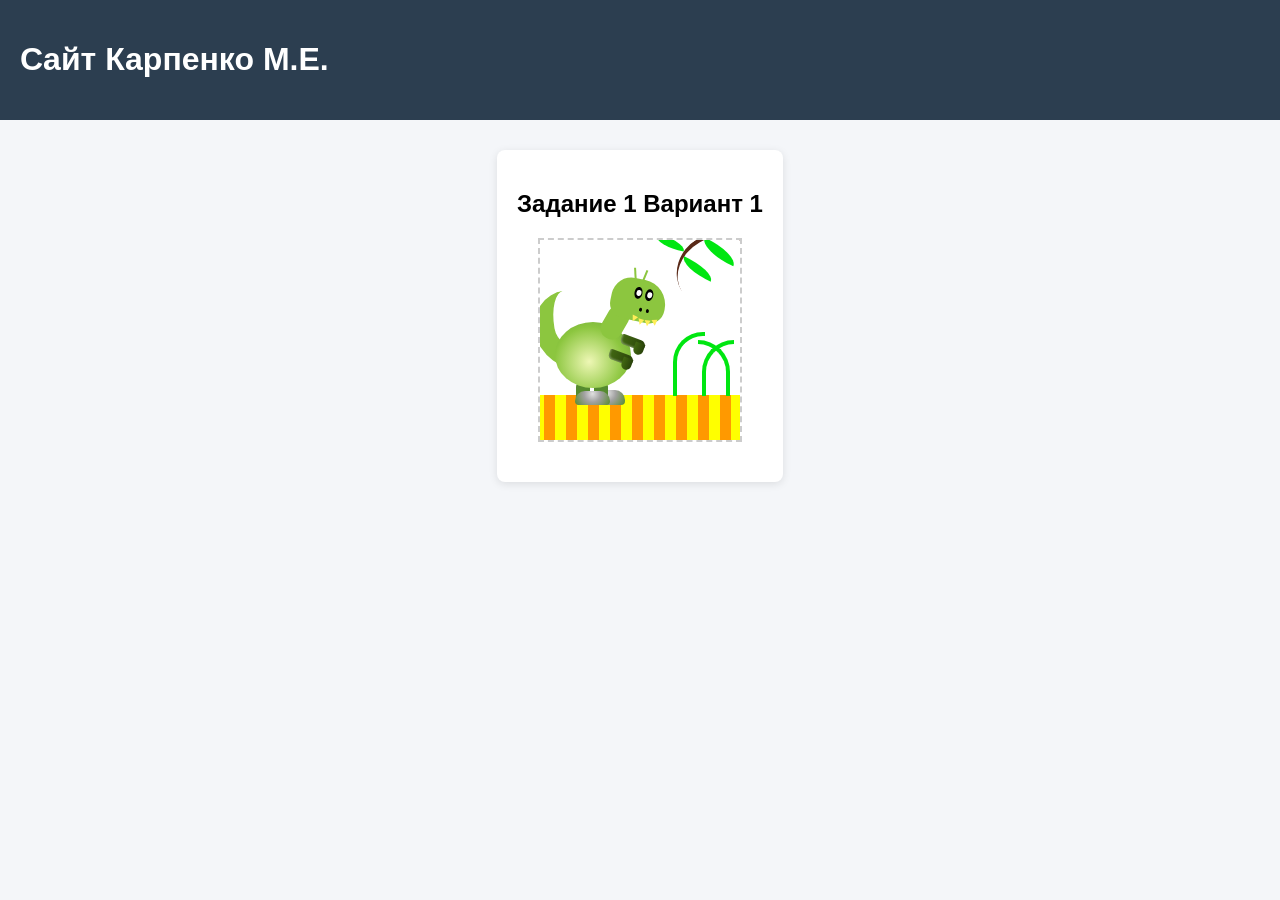
==== tasks.html @ 9c89fbfa "Initial commit: add base site" ====
<!DOCTYPE html>
<html lang="ru">
<head>
    <meta charset="UTF-8">
    <title>Мой Блог - Задания</title>
    <link rel="stylesheet" href="css/style.css">
    <link rel="stylesheet" href="css/pic.css">
    <style>
        body {
            font-family: Arial, sans-serif;
            margin: 0;
            padding: 0;
            background-color: #f4f6f9;
        }
        header {
            background-color: #2c3e50;
            color: white;
            padding: 20px;
            text-align: center;
        }
        .content {
            max-width: 800px;
            margin: 30px auto;
            padding: 20px;
            background-color: white;
            border-radius: 8px;
            box-shadow: 0 2px 8px rgba(0,0,0,0.1);
            text-align: center;
        }
    </style>
</head>
<body>

    <header>
        <h1>Cайт Карпенко М.Е.</h1>
    </header>

    <!-- Часть Content -->
    <div class="content">
        <h2>Задание 1 Вариант 1</h2>

        <div class="canvas-200">
            <!-- Почва -->
            <div class="ground"></div>

            <!-- Трава -->
            <div class="grass grass-1"></div>
            <div class="grass grass-2"></div>
            <div class="grass grass-3"></div>	

            <!-- Ветка с листьями вверху -->
            <div class="branch-wrap">
                <div class="branch"></div>
                <div class="leaf leaf-1"></div>
                <div class="leaf leaf-2"></div>
                <div class="leaf leaf-3"></div>
            </div>

            <!-- Динозавр -->
            <div class="dino">
                <!-- Хвост -->
                <div class="tail"></div>

                <!-- Задняя нога-->
                <div class="leg leg-back"></div>
                <div class="foot foot-front"></div>

                <!-- Передняя нога-->
                <div class="leg leg-front"></div>
                <div class="foot foot-back"></div>

                <!-- Туловище -->
                <div class="body"></div>

                <!-- Лапы -->
                <div class="arm arm-back"></div>
                <div class="arm arm-front"></div>

                <!-- Шея и голова -->
                <div class="neck"></div>
                <div class="head">
                    <div class="antenna antenna-left"></div>
                    <div class="antenna antenna-right"></div>
                    <div class="eye eye-left"><div class="pupil"></div></div>
                    <div class="eye eye-right"><div class="pupil"></div></div>
                    <div class="nostril nostril-left"></div>
                    <div class="nostril nostril-right"></div>
                    <div class="teeth">
                        <span class="tooth"></span>
                        <span class="tooth"></span>
                        <span class="tooth"></span>
                        <span class="tooth"></span>
                    </div>
                </div>
            </div>
        </div>
    </div>

</body>
</html>
---- css/style.css ----
/* Базовые настройки */
body {
    font-family: Arial, sans-serif;
    margin: 0;
    padding: 0;
    background-color: #f4f6f9;
    display: flex;
    flex-direction: column;
    min-height: 100vh;
}

/* Шапка*/
header {
    background-color: #2c3e50;
    color: white;
    padding: 15px 30px;
    display: flex;
    align-items: center;
    gap: 20px;
}

/* Логотип */
.logo {
    width: 50px;
    height: 50px;
    background: linear-gradient(135deg, #b8b800, #1f1f00);
    border-radius: 12px;
    position: relative;
    transform: rotate(45deg);
}
.logo::after {
    content: '';
    position: absolute;
    top: 15px; left: 15px;
    width: 20px; height: 20px;
    background-color: #2c3e50;
    border-radius: 50%;
}

/* Навигационное меню */
nav {
    background-color: #34495e;
    padding: 15px;
    text-align: center;
}
nav a {
    color: white;
    text-decoration: none;
    margin: 0 20px;
    font-size: 18px;
}
nav a:hover {
    text-decoration: underline;
}

/* Центральная часть контента */
main {
    flex: 1; /* Чтобы подвал всегда был внизу */
    max-width: 1000px;
    margin: 30px auto;
    padding: 30px;
    background-color: white;
    border-radius: 8px;
    box-shadow: 0 2px 8px rgba(0,0,0,0.1);
}

/* Классы для обтекания картинок текстом */
.img-left {
    float: left;
    margin: 0 20px 15px 0;
    max-width: 300px;
    border-radius: 6px;
}
.img-right {
    float: right;
    margin: 0 0 15px 20px;
    max-width: 300px;
    border-radius: 6px;
}

/* Подвал */
footer {
    background-color: #2c3e50;
    color: white;
    text-align: center;
    padding: 20px;
    margin-top: auto;
}
---- css/pic.css ----
.canvas-200 {
    width: 200px;
    height: 200px;
    position: relative;
    background-color: #ffffff;
    margin: 20px auto;
    border: 2px dashed #cccccc;
    overflow: hidden;
}

/* 
/* 
   Почва
*/
.ground {
    position: absolute;
    bottom: 0;
    left: 0;
    width: 200px;
    height: 45px;
    background: repeating-linear-gradient(
        90deg,
        #ffff00,
        #ffff00 11px,
        #ff9900 11px,
        #ff9900 22px
    );
    background-position: -7px 0;
}


.grass {
    position: absolute;
    bottom: 44px; 
    background: transparent;
    border-style: solid;
    border-color: #00e611;
}

.grass-1 {
    right: 35px;
    width: 28px;
    height: 60px;
    border-width: 4px 0 0 4px; 
    border-top-left-radius: 30px; 
    border-top-right-radius: 20px / 40px; 
}

.grass-2 {
    right: 6px;
    width: 28px;
    height: 52px;
    border-width: 4px 0 0 4px; 
    border-top-left-radius: 32px; 
    border-top-right-radius: 20px / 40px; 
}

.grass-3 {
    right: 10px;
    width: 28px;
    height: 52px;
    border-width: 4px 4px 0 0; 
    border-top-right-radius: 32px; 
    border-top-left-radius: 20px / 40px; 
}
/* 
   Ветка и листья
   */
.branch-wrap {
    position: absolute;
    top: 0;
    right: 0;
    width: 100px;
    height: 80px;
}

.branch {
    position: absolute;
    top: -6px;
    right: -16px;
    width: 80px;
    height: 70px;
    border-top: 4px solid #5a2a18;
    border-radius: 50% 50% 0 0;
    transform: rotate(-30deg);
}

.leaf {
    position: absolute;
    background-color: #00e611;
    border-radius: 0 100% 0 100%;
}

.leaf-1 {
    width: 30px;
    height: 12px;
    top: -3px;
    right: 55px;
    transform: rotate(10deg);
}

.leaf-2 {
    width: 35px;
    height: 12px;
    top: 23px;
    right: 25px;
    transform: rotate(25deg);
}

.leaf-3 {
    width: 38px;
    height: 14px;
    top: 5px;
    right: 2px;
    transform: rotate(25deg);
}

/* 
   Динозавр
   */
/* Хвост */
.tail {
    position: absolute;
    bottom: 70px;
    left: -5px;
    width: 50px;
    height: 60px;
    border-left: 20px solid #8cc63f;
    border-bottom: 20px solid #8cc63f;
    border-bottom-left-radius: 50px;
    border-top-left-radius: 40px;
    transform: rotate(-10deg);
}

/* Туловище */
.body {
    position: absolute;
    bottom: 52px;
    left: 15px;
    width: 76px;
    height: 66px;
    background: radial-gradient(circle at 45% 60%, #eef7b5 0%, #8cc63f 60%, #689f38 100%);
    border-radius: 50%;
}

/* Ноги и лапы */
.leg {
    position: absolute;
    width: 14px;
    height: 22px;
    background-color: #558b2f;
    border-radius: 4px;
}
.leg-front {
    bottom: 35px;
    left: 54px;
}
.leg-back {
    bottom: 35px;
    left: 36px;
}


.foot {
    position: absolute;
    background: radial-gradient(circle at 50% 20%, #e0e0e0 0%, #a1a1a1 40%, #558b2f 100%);
    border-radius: 10px 10px 4px 4px;
}
.foot-front {
    bottom: 35px;
    left: 50px;
    width: 35px;
    height: 15px;
}
.foot-back {
    bottom: 35px;
    left: 35px;
    width: 35px;
    height: 14px;
}


/* Шея */
.neck {
    position: absolute;
    bottom: 100px;
    left: 64px;
    width: 22px;
    height: 35px;
    background-color: #8cc63f;
    border-radius: 10px;
    transform: rotate(30deg);
}

/* Голова */
.head {
    position: absolute;
    bottom: 119px;
    left: 71px;
    width: 55px;
    height: 42px;
    background-color: #8cc63f;
    border-radius: 20px 25px 15px 15px;
    transform: rotate(12deg);
}

/* Усики */
.antenna {
    position: absolute;
    top: -10px;
    width: 2px;
    height: 12px;
    background-color: #8cc63f;
}
.antenna-left {
    left: 18px;
    transform: rotate(-15deg);
}
.antenna-right {
    left: 28px;
    transform: rotate(10deg);
}

/* Глаза */
.eye {
    position: absolute;
    top: 8px;
    width: 8px;
    height: 12px;
    background-color: #000000;
    border-radius: 50%;
}
.eye-left { left: 22px; }
.eye-right { left: 33px; }

.pupil {
    position: absolute;
    top: 3px;
    left: 2px;
    width: 5px;
    height: 6px;
    background-color: #ffffff;
    border-radius: 50%;
}

/* Ноздри */
.nostril {
    position: absolute;
    top: 28px;
    width: 3px;
    height: 4px;
    background-color: #000000;
    border-radius: 50%;
}
.nostril-left { right: 22px; }
.nostril-right { right: 15px; }

/* Зубы */
.teeth {
    position: absolute;
    bottom: -3px;
    right: 4px;
    display: flex;
    gap: 1px;
    border-top-right-radius: 20px / 40px; 
}
.tooth {
    width: 0;
    height: 0;
    border-left: 3px solid transparent;
    border-right: 3px solid transparent;
    border-top: 6px solid #ffee58;
}
.tooth:nth-child(1) { 
    transform: translateY(-2px) rotate(15deg); 
}
.tooth:nth-child(2) { 
    transform: translateY(0px) rotate(5deg); 
}
.tooth:nth-child(3) { 
    transform: translateY(0px)rotate(-5deg);
}
.tooth:nth-child(4) { 
    transform: translateY(-2px) rotate(-15deg);
}

.arm {
    position: absolute;
    width: 10px;
    height: 25px;
    background: linear-gradient(180deg, #5b8c1b 0%, #3a5c10 100%);
    border-radius: 8px 3px 10px 8px;
    box-shadow: inset 1px 1px 2px rgba(255, 255, 255, 0.3);
}
.arm-back {
    bottom: 70px;
    left: 76px;
    background: linear-gradient(180deg, #426812 0%, #29420a 100%);
    transform: rotate(290deg);
}
.arm-front {
    bottom: 85px;
    left: 88px;
    background: linear-gradient(180deg, #426812 0%, #29420a 100%);
    transform: rotate(290deg);
}

.arm::after {
    content: '';
    position: absolute;
    top: 15px;      
    left: -5px;    
    width: 12px;
    height: 10px;
    background: inherit; 
    border-radius: 6px 0 0 6px; 
}
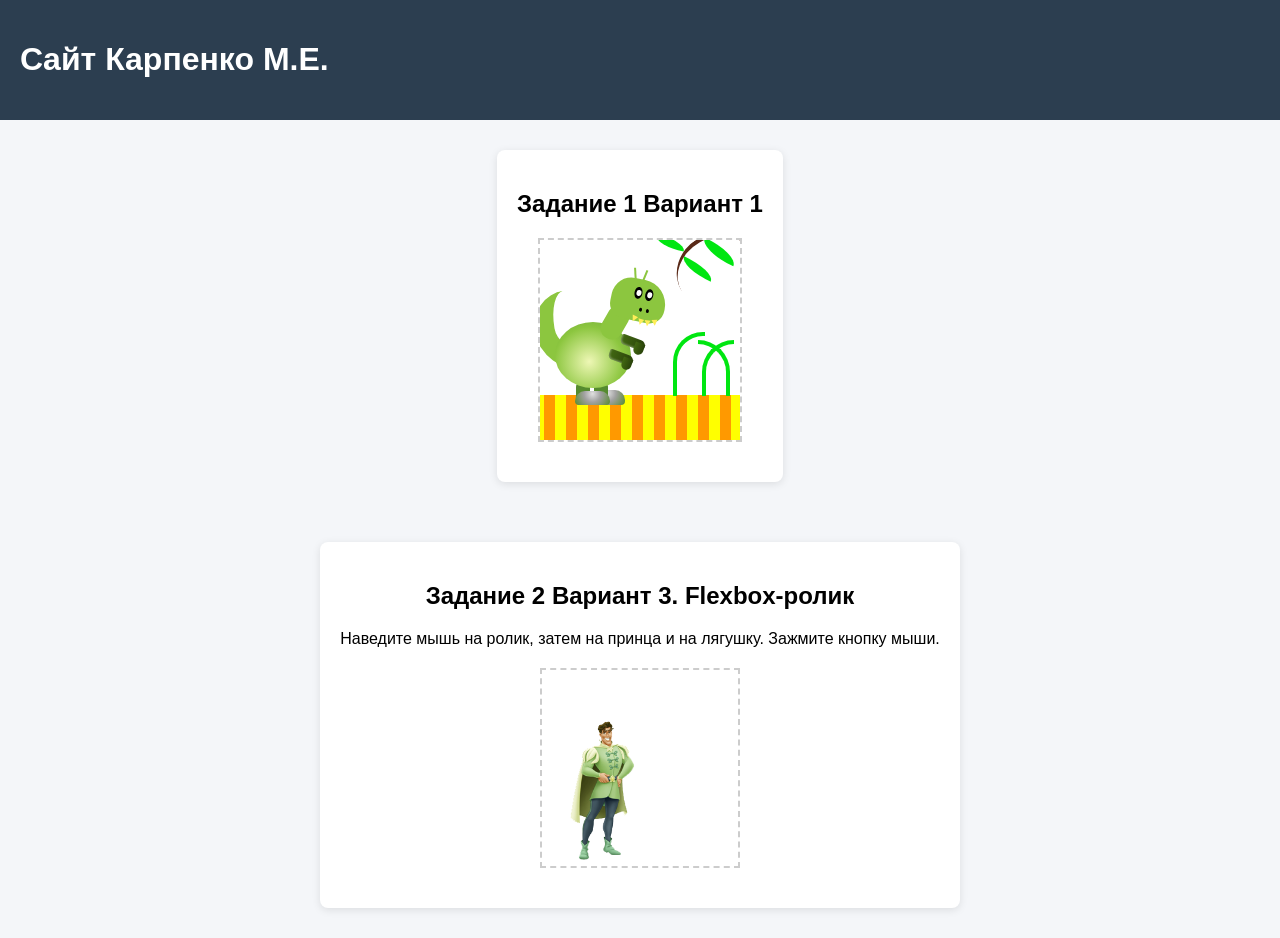
==== commit 50cf9eb4: "add: added task 2" ====
--- a/tasks.html
+++ b/tasks.html
@@ -5,6 +5,7 @@
     <title>Мой Блог - Задания</title>
     <link rel="stylesheet" href="css/style.css">
     <link rel="stylesheet" href="css/pic.css">
+    <link rel="stylesheet" href="css/flex.css">
     <style>
         body {
             font-family: Arial, sans-serif;
@@ -96,5 +97,35 @@
         </div>
     </div>
 
+    <!-- Задание 2: Flexbox-ролик -->
+    <div class="content">
+        <h2>Задание 2 Вариант 3. Flexbox-ролик</h2>
+        <p>Наведите мышь на ролик, затем на принца и на лягушку. Зажмите кнопку мыши.</p>
+
+        <div class="roller">
+            <!-- Реплики -->
+            <div class="roller__text">
+                <span class="roller__phrase roller__phrase--who">Ты кто?</span>
+                <span class="roller__phrase roller__phrase--me">Я принцесса</span>
+            </div>
+
+            <!-- Сцена -->
+            <div class="roller__stage">
+                <!-- Принц: цельная картинка / тело + голова -->
+                <div class="roller__prince">
+                    <img class="prince-still" src="images/prince1.png" alt="Принц" draggable="false">
+                    <img class="prince-body" src="images/prince2.png" alt="" draggable="false">
+                    <img class="prince-head" src="images/prince3.png" alt="" draggable="false">
+                </div>
+
+                <!-- Лягушка / принцесса -->
+                <div class="roller__hero">
+                    <img class="frog" src="images/frog1.png" alt="Лягушка" draggable="false">
+                    <img class="princess" src="images/princess.png" alt="Принцесса" draggable="false">
+                </div>
+            </div>
+        </div>
+    </div>
+
 </body>
 </html>
--- a/css/flex.css
+++ b/css/flex.css
@@ -0,0 +1,222 @@
+/*
+   Задание 2. Flexbox-ролик Вариант 3
+   Базовый размер 200x200 px.
+*/
+
+.canvas-200 {
+    width: 200px;
+    height: 200px;
+    position: relative;
+    background-color: #ffffff;
+    margin: 20px auto;
+    border: 2px dashed #cccccc;
+    overflow: hidden;
+}
+
+.roller {
+    --neck: 50% 100%;          /* точка, вокруг которой качается голова принца */
+    --head-scale: 0.27;
+    --head-lift: -11em;
+    --head-shift: 0.5em;
+
+    font-size: 10px;
+    width: 20em;
+    height: 20em;
+    box-sizing: border-box;
+    margin: 20px auto;
+    border: 0.2em dashed #cccccc;
+    background-color: #ffffff;
+    overflow: hidden;
+    cursor: pointer;
+    user-select: none;
+
+    display: flex;
+    flex-direction: column;
+}
+
+.roller img {
+    -webkit-user-drag: none;  /* чтобы картинку нельзя было "утащить" при нажатии */
+}
+
+/* ---------- Реплики ---------- */
+
+.roller__text {
+    position: relative;
+    flex: 0 0 3.6em;
+}
+
+.roller__phrase {
+    position: absolute;
+    top: 0.6em;
+    padding: 0.3em 0.8em;
+    font: bold 1.3em Arial, sans-serif;
+    white-space: nowrap;
+    color: #2c3e50;
+    background-color: #ffffff;
+    border: 0.15em solid #2c3e50;
+    border-radius: 0.8em;
+    opacity: 0;
+    transform: translateY(0.4em);
+    transition: opacity 0.3s, transform 0.3s;
+}
+
+/* хвостик облачка */
+.roller__phrase::after {
+    content: '';
+    position: absolute;
+    bottom: -0.55em;
+    width: 0.7em;
+    height: 0.7em;
+    background-color: #ffffff;
+    border: solid #2c3e50;
+    border-width: 0 0.15em 0.15em 0;
+    transform: rotate(45deg);
+}
+
+.roller__phrase--who {            /* говорит принц */
+    left: 0.8em;
+}
+.roller__phrase--who::after {
+    left: 3.6em;
+}
+
+.roller__phrase--me {             /* говорит лягушка / принцесса */
+    right: 0.8em;
+}
+.roller__phrase--me::after {
+    right: 2.8em;
+}
+
+/* Наведение на ролик: "Ты кто?" */
+.roller:hover .roller__phrase--who {
+    opacity: 1;
+    transform: none;
+}
+
+/* Нажатие: "Я принцесса" вместо "Ты кто?" */
+.roller:hover:active .roller__phrase--who {
+    opacity: 0;
+}
+.roller:hover:active .roller__phrase--me {
+    opacity: 1;
+    transform: none;
+}
+
+/* ---------- Сцена (flexbox) ---------- */
+
+.roller__stage {
+    flex: 1;
+    display: flex;
+    justify-content: center;
+    align-items: flex-end;
+    gap: 0.4em;
+    padding: 0 0.8em 0.6em;
+}
+
+/* Принц */
+.roller__prince {
+    position: relative;
+    flex: 0 0 10em;
+    height: 14.5em;
+}
+
+.roller__prince img {
+    position: absolute;
+    left: 0;
+    bottom: 0;
+    width: 100%;
+    height: 100%;
+    object-fit: contain;
+    object-position: center bottom;
+}
+
+/* в покое виден prince1, тело и голова спрятаны */
+.roller__prince .prince-body {
+    visibility: hidden;
+}
+.roller__prince .prince-head {
+    visibility: hidden;
+    transform-origin: var(--neck);
+    transform: translate(var(--head-shift)) translateY(var(--head-lift)) scale(var(--head-scale));
+}
+.roller__prince .prince-head {
+    transform-origin: var(--neck);
+    transform: translate(var(--head-shift), var(--head-lift) scale(var(--head-scale)))
+}
+
+/* наведение на принца: цельная картинка заменяется телом + качающейся головой */
+.roller__prince:hover .prince-still {
+    visibility: hidden;
+}
+.roller__prince:hover .prince-body {
+    visibility: visible;
+}
+.roller__prince:hover .prince-head {
+    visibility: visible;
+    animation: head-shake 1s ease-in-out infinite;
+}
+
+@keyframes head-shake {
+    0%, 100% { transform: translate(var(--head-shift), var(--head-lift)) rotate(0deg) scale(var(--head-scale)); }
+    25%      { transform: translate(var(--head-shift), var(--head-lift)) rotate(-10deg) scale(var(--head-scale)); }
+    75%      { transform: translate(var(--head-shift), var(--head-lift)) rotate(10deg) scale(var(--head-scale)); }
+}
+
+/* Лягушка / принцесса: одна ячейка, в которой картинки лежат друг на друге */
+.roller__hero {
+    position: relative;
+    flex: 0 0 7em;
+    height: 12em;
+    opacity: 0;
+    transform: translateX(8em);
+    transition: transform 0.4s ease-in, opacity 0.3s;
+}
+
+/* наведение на ролик: лягушка появляется и плавно идёт к принцу */
+.roller:hover .roller__hero {
+    opacity: 1;
+    transform: translateX(0);
+    transition: transform 1.4s ease-out, opacity 0.5s;
+}
+
+.roller__hero img {
+    position: absolute;
+    left: 0;
+    bottom: 0;
+    width: 100%;
+    object-fit: contain;
+    object-position: center bottom;
+    transition: opacity 0.25s, transform 0.25s;
+}
+
+.roller__hero .frog {
+    height: 6em;
+}
+
+.roller__hero .princess {
+    height: 100%;
+    opacity: 0;
+    transform: scale(0.6);
+    transform-origin: center bottom;
+    pointer-events: none
+}
+
+/* наведение на лягушку: плавные прыжки */
+.roller__hero .frog:hover {
+    animation: frog-jump 0.8s ease-in-out infinite;
+}
+
+@keyframes frog-jump {
+    0%, 100% { transform: translateY(0); }
+    40%      { transform: translateY(-2.8em); }
+    70%      { transform: translateY(0); }
+}
+
+/* нажатие: лягушка исчезает, появляется принцесса */
+.roller:hover:active .frog {
+    opacity: 0;
+}
+.roller:hover:active .princess {
+    opacity: 1;
+    transform: scale(1);
+}
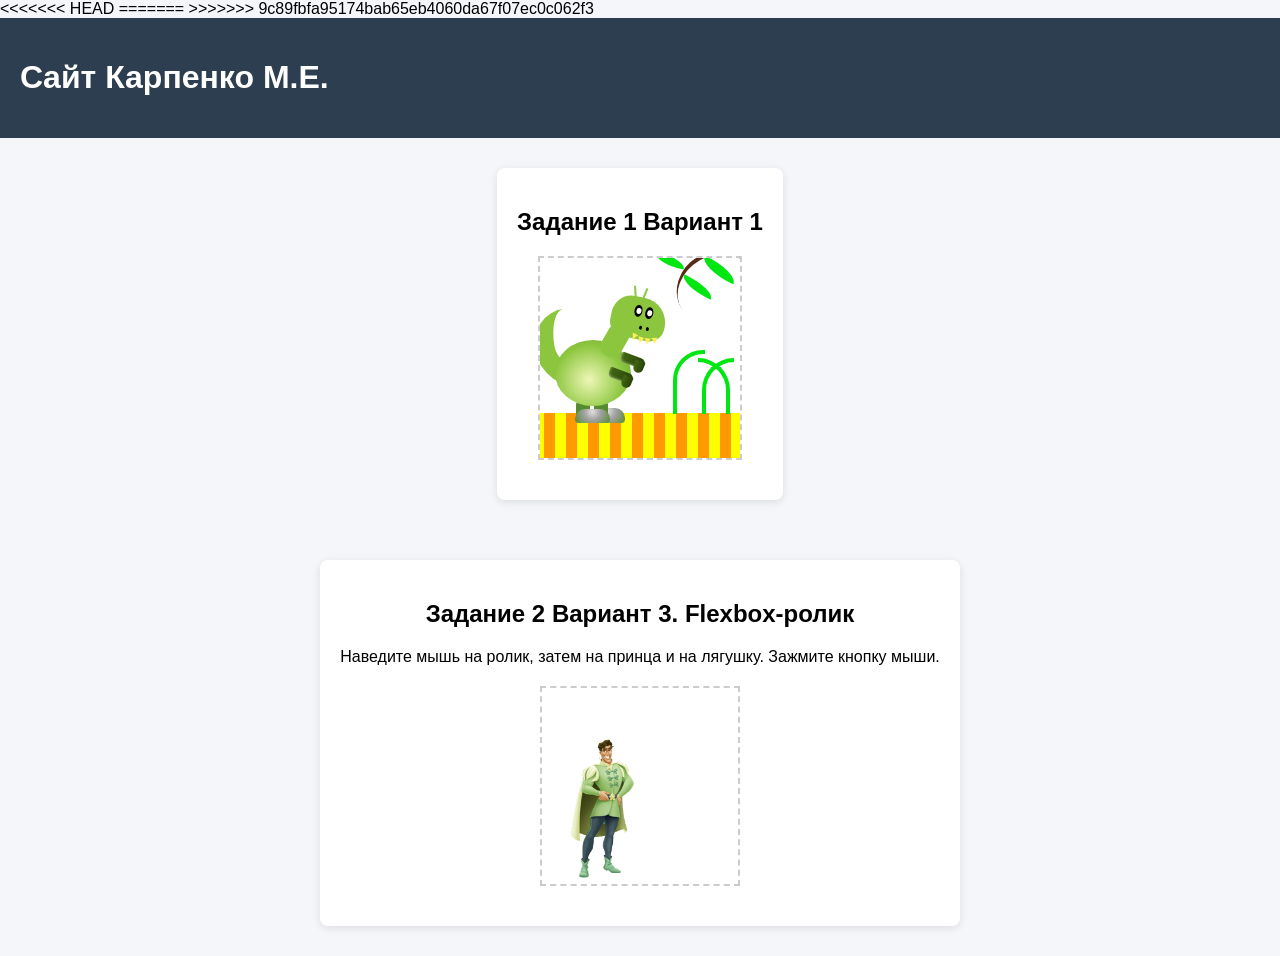
==== commit 80a9f44f: "merge: resolved conflicts tasks.html" ====
--- a/tasks.html
+++ b/tasks.html
@@ -5,7 +5,10 @@
     <title>Мой Блог - Задания</title>
     <link rel="stylesheet" href="css/style.css">
     <link rel="stylesheet" href="css/pic.css">
+<<<<<<< HEAD
     <link rel="stylesheet" href="css/flex.css">
+=======
+>>>>>>> 9c89fbfa95174bab65eb4060da67f07ec0c062f3
     <style>
         body {
             font-family: Arial, sans-serif;
--- a/css/flex.css
+++ b/css/flex.css
@@ -35,7 +35,7 @@
 }
 
 .roller img {
-    -webkit-user-drag: none;  /* чтобы картинку нельзя было "утащить" при нажатии */
+    -webkit-user-drag: none;  /* чтобы картинку нельзя было утащить при нажатии */
 }
 
 /* ---------- Реплики ---------- */
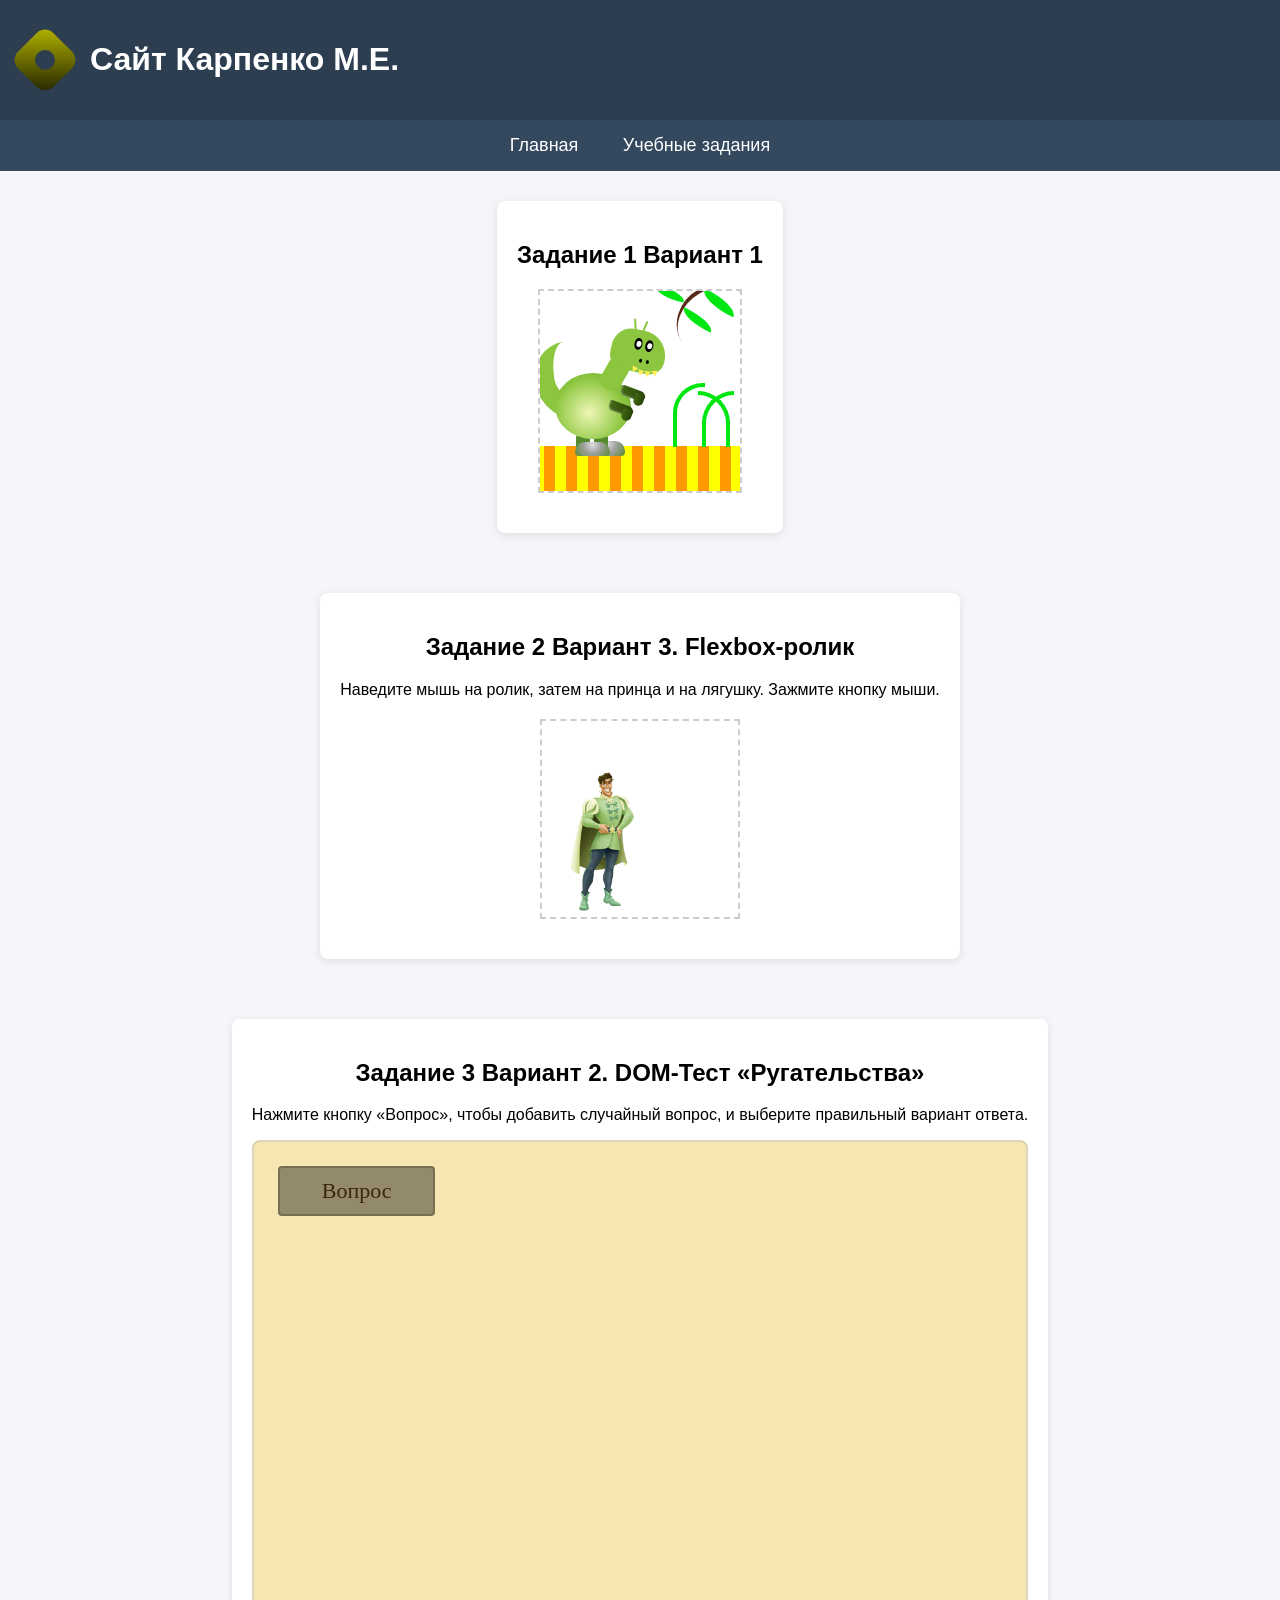
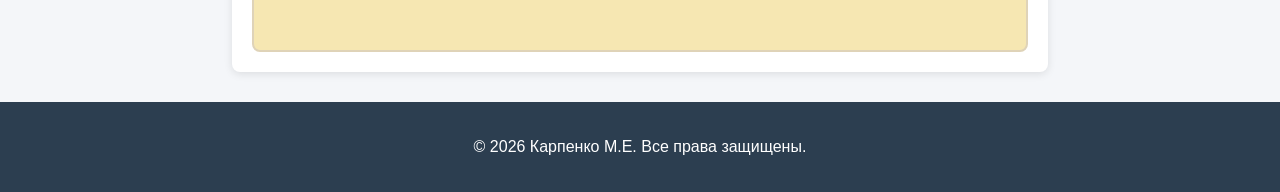
==== commit 275bbd51: "add: task3 dom test" ====
--- a/tasks.html
+++ b/tasks.html
@@ -2,13 +2,12 @@
 <html lang="ru">
 <head>
     <meta charset="UTF-8">
+    <meta name="viewport" content="width=device-width, initial-scale=1.0">
     <title>Мой Блог - Задания</title>
     <link rel="stylesheet" href="css/style.css">
     <link rel="stylesheet" href="css/pic.css">
-<<<<<<< HEAD
     <link rel="stylesheet" href="css/flex.css">
-=======
->>>>>>> 9c89fbfa95174bab65eb4060da67f07ec0c062f3
+    <link rel="stylesheet" href="css/dom.css">
     <style>
         body {
             font-family: Arial, sans-serif;
@@ -36,10 +35,16 @@
 <body>
 
     <header>
-        <h1>Cайт Карпенко М.Е.</h1>
+        <div class="logo"></div>
+        <h1>Сайт Карпенко М.Е.</h1>
     </header>
 
-    <!-- Часть Content -->
+    <nav>
+        <a href="index.html">Главная</a>
+        <a href="tasks.html">Учебные задания</a>
+    </nav>
+
+    <!-- Задание 1: CSS-рисунок -->
     <div class="content">
         <h2>Задание 1 Вариант 1</h2>
 
@@ -130,5 +135,39 @@
         </div>
     </div>
 
+    <!-- Задание 3: DOM-Тест (Вариант 2. Ругательства) -->
+    <div class="content content--dom">
+        <h2>Задание 3 Вариант 2. DOM-Тест «Ругательства»</h2>
+        <p>Нажмите кнопку «Вопрос», чтобы добавить случайный вопрос, и выберите правильный вариант ответа.</p>
+
+        <div class="dom-quiz">
+            <!-- Кнопка добавления вопроса -->
+            <div class="dom-controls">
+                <button id="dom-next-btn" class="dom-question-btn">Вопрос</button>
+            </div>
+
+            <!-- Надпись "Вопросы закончились" и статистика НАД областью динамического добавления -->
+            <div id="dom-status-area" class="dom-status-area dom-hidden">
+                <div id="dom-finished-msg" class="dom-finished-msg"></div>
+                <div id="dom-stats-msg" class="dom-stats-msg"></div>
+                <div class="dom-review-hint">Нажмите на любой вопрос ниже, чтобы посмотреть правильный ответ.</div>
+            </div>
+
+            <!-- Область для динамического добавления элементов -->
+            <div id="dom-dynamic-area" class="dom-dynamic-area">
+                <!-- Вертикальная колонка блоков с вопросами -->
+                <div id="dom-questions-col" class="dom-questions-col"></div>
+
+                <!-- Горизонтальный ряд блоков с ответами -->
+                <div id="dom-answers-row" class="dom-answers-row"></div>
+            </div>
+        </div>
+    </div>
+
+    <footer>
+        <p>© 2026 Карпенко М.Е. Все права защищены.</p>
+    </footer>
+
+    <script src="scripts/dom-test.js"></script>
 </body>
 </html>
--- a/css/dom.css
+++ b/css/dom.css
@@ -0,0 +1,238 @@
+/* =========================================================
+   Задание 3. DOM-Тест (Вариант 2. Ругательства)
+   ========================================================= */
+
+/* Расширяем стандартный блок .content для комфортного размещения вопросов и ответов */
+.content.content--dom {
+    max-width: 1100px;
+}
+
+/* Основная область теста (бежевый фон как в примере ТЗ) */
+.dom-quiz {
+    background-color: #f6e7b2;
+    border: 2px solid #dfd3b8;
+    border-radius: 8px;
+    padding: 24px;
+    margin-top: 15px;
+    min-height: 460px;
+    text-align: left;
+    font-family: "Georgia", "Times New Roman", serif;
+    color: #4a3520;
+    overflow: hidden;
+    position: relative;
+    display: flex;
+    flex-direction: column;
+}
+
+/* Панель с кнопкой "Вопрос" */
+.dom-controls {
+    margin-bottom: 18px;
+}
+
+.dom-question-btn {
+    background-color: #93896b;
+    color: #3b2610;
+    border: 2px solid #776e54;
+    padding: 10px 42px;
+    font-size: 22px;
+    font-family: inherit;
+    cursor: pointer;
+    border-radius: 4px;
+    transition: transform 0.2s ease, background-color 0.2s ease, opacity 0.2s ease;
+}
+
+/* При наведении блок/кнопка увеличивается (Вариант 2) */
+.dom-question-btn:hover:not(:disabled) {
+    transform: scale(1.06);
+    background-color: #a39878;
+}
+
+/* При нажатии происходит небольшое смещение в стороны — тряска (Вариант 2) */
+.dom-question-btn:active:not(:disabled) {
+    animation: domShakeHorizontal 0.35s ease-in-out;
+}
+
+.dom-question-btn:disabled {
+    opacity: 0.55;
+    cursor: not-allowed;
+}
+
+/* Надпись "Вопросы закончились" и статистика НАД областью динамического добавления */
+.dom-status-area {
+    background-color: #f7f1de;
+    border-left: 5px solid #776e54;
+    padding: 14px 20px;
+    margin-bottom: 20px;
+    border-radius: 4px;
+    box-shadow: 0 2px 8px rgba(0, 0, 0, 0.08);
+}
+
+.dom-hidden {
+    display: none;
+}
+
+.dom-finished-msg {
+    font-size: 22px;
+    font-weight: bold;
+    color: #8b261d;
+    margin-bottom: 6px;
+}
+
+.dom-stats-msg {
+    font-size: 18px;
+    font-weight: bold;
+    color: #2e5927;
+    margin-bottom: 4px;
+}
+
+.dom-review-hint {
+    font-size: 15px;
+    font-style: italic;
+    color: #6b5842;
+}
+
+/* Область для динамического добавления элементов */
+.dom-dynamic-area {
+    display: flex;
+    flex-direction: row;
+    align-items: flex-start;
+    gap: 24px;
+    flex: 1;
+}
+
+/* Вариант 2: Блоки с вопросами располагаются ВЕРТИКАЛЬНО */
+.dom-questions-col {
+    display: flex;
+    flex-direction: column;
+    gap: 14px;
+    width: 300px;
+    flex-shrink: 0;
+}
+
+/* Вариант 2: Блоки с ответами располагаются ГОРИЗОНТАЛЬНО */
+.dom-answers-row {
+    display: flex;
+    flex-direction: row;
+    flex-wrap: wrap;
+    align-items: flex-start;
+    gap: 16px;
+    flex: 1;
+}
+
+/* Общий вид карточек вопросов и ответов */
+.dom-question-block,
+.dom-answer-block {
+    background-color: #f5efe0;
+    border: 1px solid #dfd3b8;
+    padding: 14px 16px;
+    border-radius: 4px;
+    box-shadow: 0 2px 5px rgba(0, 0, 0, 0.06);
+    font-size: 17px;
+    line-height: 1.35;
+    transition: transform 0.35s ease, opacity 0.5s ease, box-shadow 0.25s ease, background-color 0.25s ease;
+    user-select: none;
+    box-sizing: border-box;
+}
+
+.dom-question-block {
+    display: flex;
+    justify-content: space-between;
+    align-items: center;
+    gap: 10px;
+}
+
+.dom-question-block.dom-active {
+    border: 2px solid #93896b;
+    background-color: #fbf8f1;
+}
+
+.dom-question-block.dom-clickable {
+    cursor: pointer;
+}
+
+/* Вариант 2: При наведении блок увеличивается */
+.dom-question-block:hover,
+.dom-answer-block:hover {
+    transform: scale(1.06);
+    box-shadow: 0 6px 14px rgba(0, 0, 0, 0.12);
+    z-index: 2;
+}
+
+/* Вариант 2: Если на блок нажать, то он немного смещается в стороны (тряска) */
+@keyframes domShakeHorizontal {
+    0%   { transform: scale(1.06) translateX(0); }
+    20%  { transform: scale(1.06) translateX(-8px); }
+    40%  { transform: scale(1.06) translateX(8px); }
+    60%  { transform: scale(1.06) translateX(-6px); }
+    80%  { transform: scale(1.06) translateX(6px); }
+    100% { transform: scale(1.06) translateX(0); }
+}
+
+.dom-question-block:active,
+.dom-answer-block:active,
+.dom-shake {
+    animation: domShakeHorizontal 0.35s ease-in-out;
+}
+
+/* Карточка ответа */
+.dom-answer-block {
+    width: 210px;
+    min-height: 84px;
+    cursor: pointer;
+    display: flex;
+    flex-direction: column;
+    justify-content: center;
+    text-align: center;
+}
+
+/* Увеличение правильного ответа и показ пояснения */
+.dom-answer-block.dom-correct-expanded {
+    transform: scale(1.12);
+    background-color: #eef7ea;
+    border-color: #6aa84f;
+    z-index: 5;
+    cursor: default;
+}
+
+.dom-explanation {
+    margin-top: 10px;
+    padding-top: 8px;
+    border-top: 1px dashed #8ab877;
+    font-size: 14px;
+    color: #274e13;
+}
+
+/* Маркер ответа в поле вопроса (зеленая галочка / красный крестик) */
+.dom-marker {
+    font-size: 24px;
+    font-weight: bold;
+    flex-shrink: 0;
+}
+
+.dom-marker.dom-correct {
+    color: #1ec71e;
+}
+
+.dom-marker.dom-incorrect {
+    color: #f02c2c;
+}
+
+/* Вариант 2: Перемещение ответов вниз средствами CSS */
+.dom-answer-block.dom-move-down {
+    transform: translateY(500px);
+    opacity: 0;
+    pointer-events: none;
+}
+
+/* Адаптивная верстка для компьютера при уменьшении окна браузера */
+@media (max-width: 900px) {
+    .dom-dynamic-area {
+        flex-direction: column;
+    }
+    .dom-questions-col {
+        width: 100%;
+    }
+    .dom-answers-row {
+        width: 100%;
+    }
+}
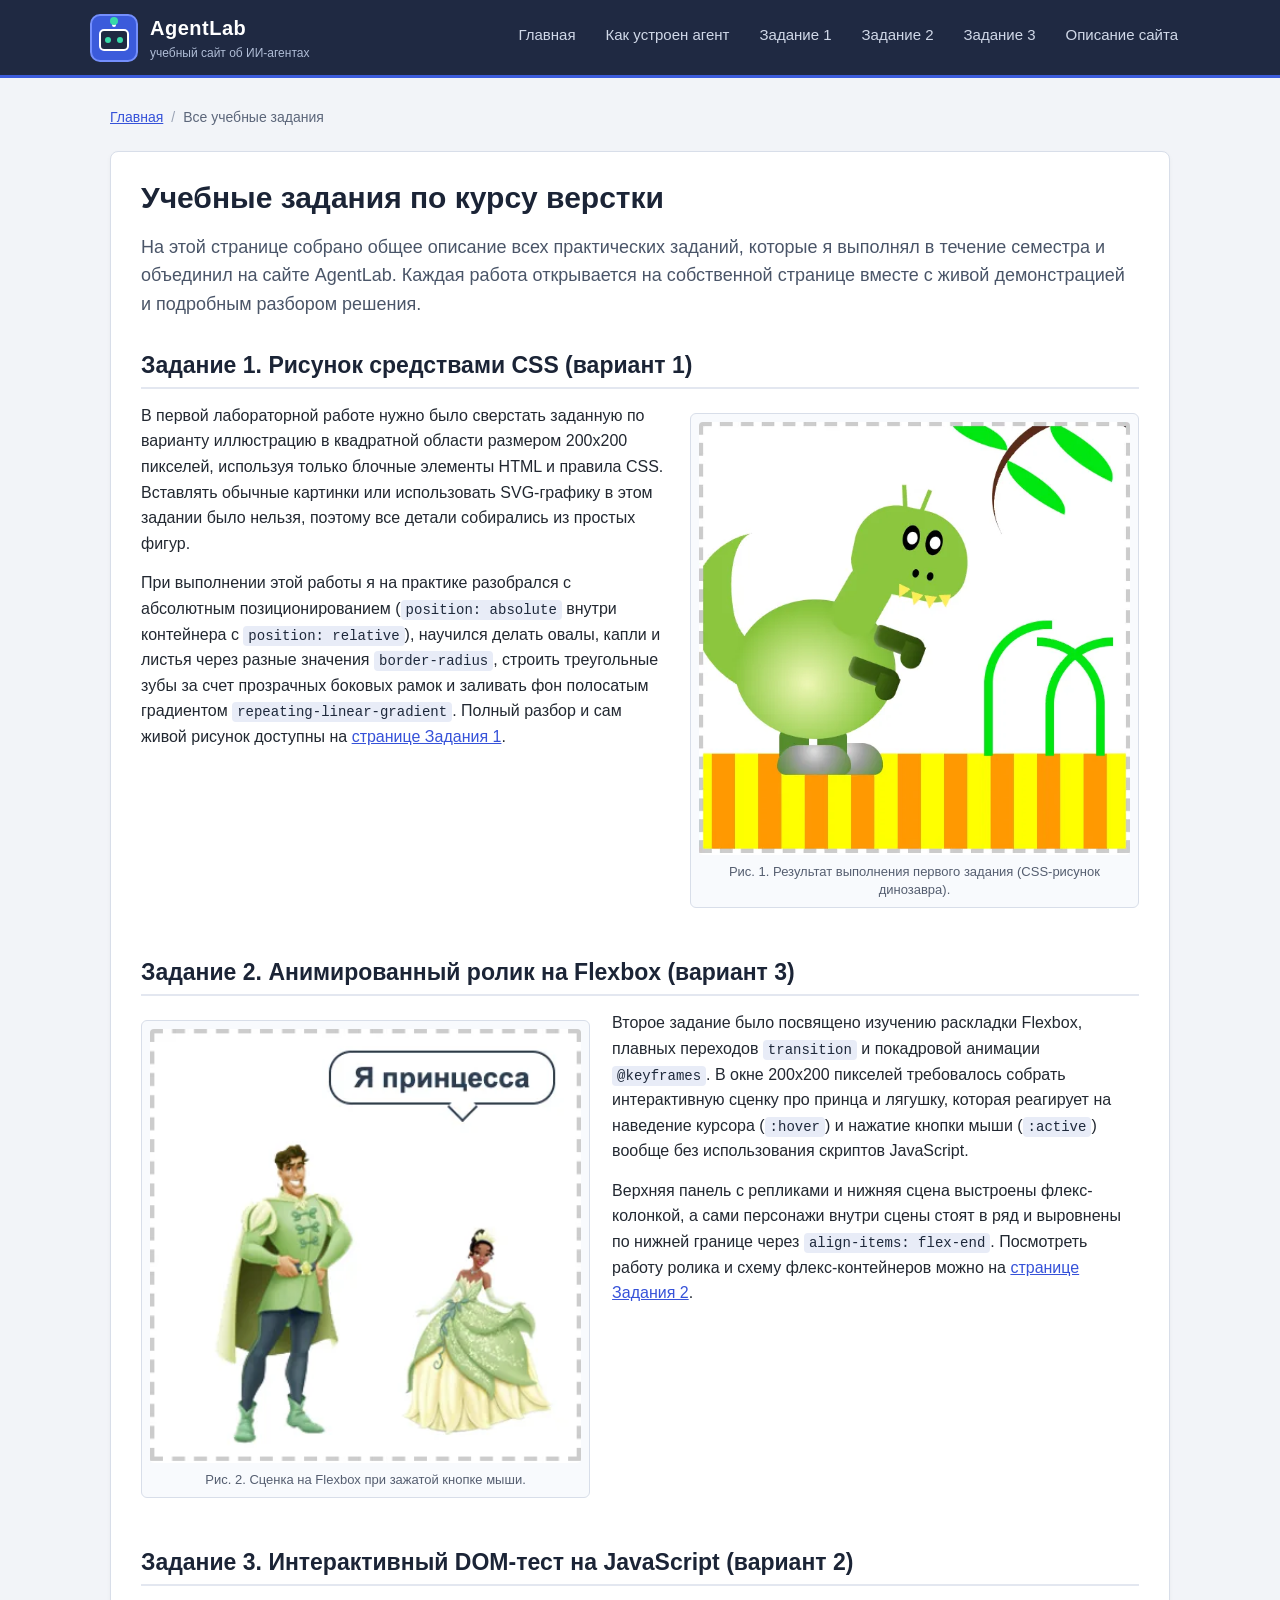
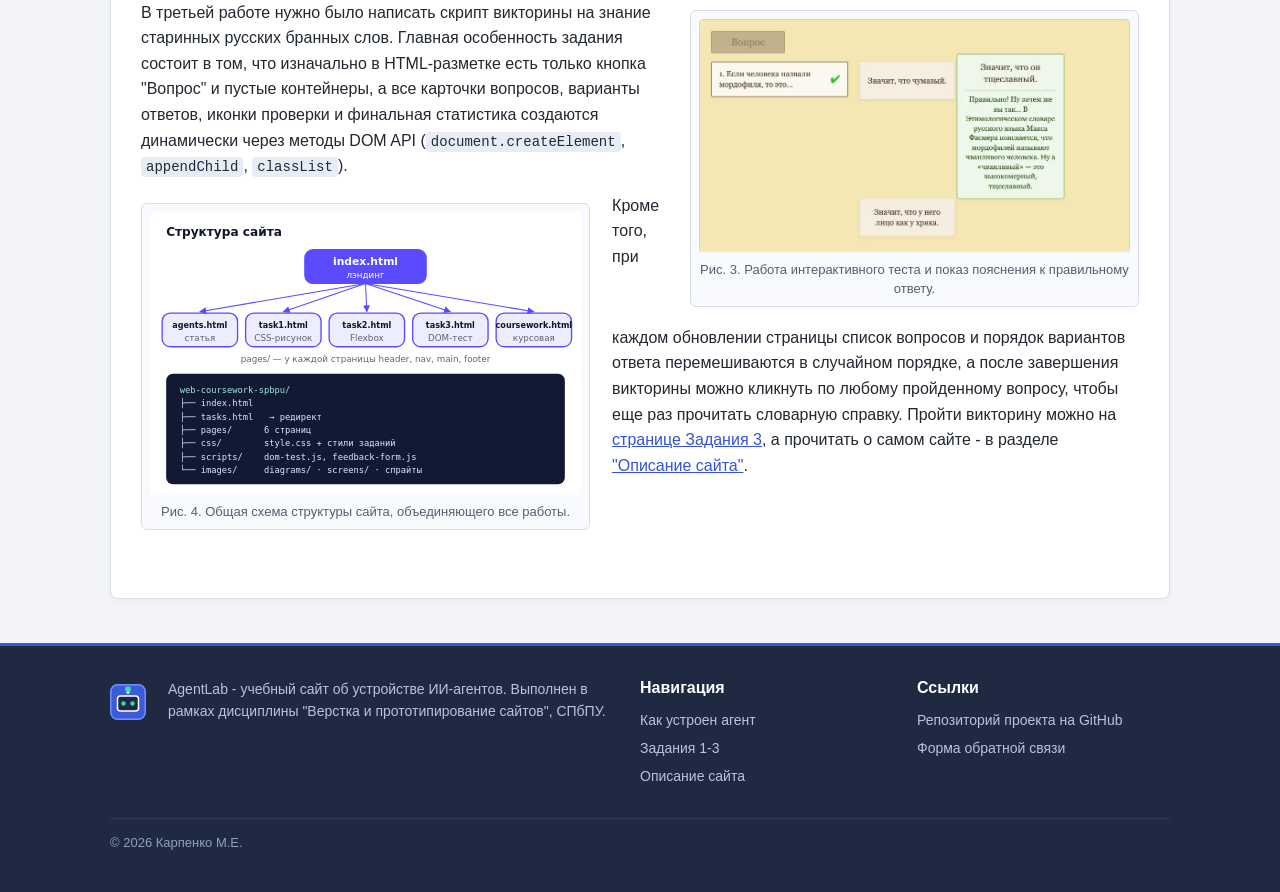
==== commit 0cf7625c: "Обновление верстки и контента сайта" ====
--- a/tasks.html
+++ b/tasks.html
@@ -3,171 +3,151 @@
 <head>
     <meta charset="UTF-8">
     <meta name="viewport" content="width=device-width, initial-scale=1.0">
-    <title>Мой Блог - Задания</title>
+    <meta name="description" content="Обзор всех лабораторных заданий по курсу верстки и прототипирования сайтов: CSS-рисунок, Flexbox-ролик и DOM-тест.">
+    <title>Учебные задания - AgentLab</title>
     <link rel="stylesheet" href="css/style.css">
-    <link rel="stylesheet" href="css/pic.css">
-    <link rel="stylesheet" href="css/flex.css">
-    <link rel="stylesheet" href="css/dom.css">
-    <style>
-        body {
-            font-family: Arial, sans-serif;
-            margin: 0;
-            padding: 0;
-            background-color: #f4f6f9;
-        }
-        header {
-            background-color: #2c3e50;
-            color: white;
-            padding: 20px;
-            text-align: center;
-        }
-        .content {
-            max-width: 800px;
-            margin: 30px auto;
-            padding: 20px;
-            background-color: white;
-            border-radius: 8px;
-            box-shadow: 0 2px 8px rgba(0,0,0,0.1);
-            text-align: center;
-        }
-    </style>
 </head>
 <body>
 
-    <header>
-        <div class="logo"></div>
-        <h1>Сайт Карпенко М.Е.</h1>
+    <!-- Шапка сайта -->
+    <header class="header">
+        <div class="container header-inner">
+            <a class="logo-link" href="index.html">
+                <span class="logo"><span class="logo__core"></span></span>
+                <span class="logo-text">
+                    <span class="site-name">AgentLab</span>
+                    <span class="site-desc">учебный сайт об ИИ-агентах</span>
+                </span>
+            </a>
+            <nav class="main-nav">
+                <ul>
+                    <li><a class="nav-link" href="index.html">Главная</a></li>
+                    <li><a class="nav-link" href="pages/agents.html">Как устроен агент</a></li>
+                    <li><a class="nav-link" href="pages/task1.html">Задание 1</a></li>
+                    <li><a class="nav-link" href="pages/task2.html">Задание 2</a></li>
+                    <li><a class="nav-link" href="pages/task3.html">Задание 3</a></li>
+                    <li><a class="nav-link" href="pages/coursework.html">Описание сайта</a></li>
+                </ul>
+            </nav>
+        </div>
     </header>
 
-    <nav>
-        <a href="index.html">Главная</a>
-        <a href="tasks.html">Учебные задания</a>
-    </nav>
+    <!-- Основное содержимое -->
+    <main class="page-main" id="content">
+        <div class="container">
+            <nav class="breadcrumbs">
+                <ol>
+                    <li><a href="index.html">Главная</a></li>
+                    <li>Все учебные задания</li>
+                </ol>
+            </nav>
 
-    <!-- Задание 1: CSS-рисунок -->
-    <div class="content">
-        <h2>Задание 1 Вариант 1</h2>
+            <article class="content-box clearfix">
+                <h1>Учебные задания по курсу верстки</h1>
+                <p class="intro-text">
+                    На этой странице собрано общее описание всех практических заданий, которые я выполнял в течение семестра
+                    и объединил на сайте AgentLab. Каждая работа открывается на собственной странице вместе с живой демонстрацией
+                    и подробным разбором решения.
+                </p>
 
-        <div class="canvas-200">
-            <!-- Почва -->
-            <div class="ground"></div>
+                <section>
+                    <h2>Задание 1. Рисунок средствами CSS (вариант 1)</h2>
+                    <figure class="img-figure img-right">
+                        <a href="pages/task1.html"><img src="images/screens/dino.webp" width="612" height="615"
+                             alt="Скриншот первого задания: динозавр на CSS"></a>
+                        <figcaption>Рис. 1. Результат выполнения первого задания (CSS-рисунок динозавра).</figcaption>
+                    </figure>
+                    <p>
+                        В первой лабораторной работе нужно было сверстать заданную по варианту иллюстрацию в квадратной области
+                        размером 200x200 пикселей, используя только блочные элементы HTML и правила CSS. Вставлять обычные картинки
+                        или использовать SVG-графику в этом задании было нельзя, поэтому все детали собирались из простых фигур.
+                    </p>
+                    <p>
+                        При выполнении этой работы я на практике разобрался с абсолютным позиционированием (<code>position: absolute</code>
+                        внутри контейнера с <code>position: relative</code>), научился делать овалы, капли и листья через разные значения
+                        <code>border-radius</code>, строить треугольные зубы за счет прозрачных боковых рамок и заливать фон полосатым
+                        градиентом <code>repeating-linear-gradient</code>. Полный разбор и сам живой рисунок доступны на
+                        <a href="pages/task1.html">странице Задания 1</a>.
+                    </p>
+                </section>
 
-            <!-- Трава -->
-            <div class="grass grass-1"></div>
-            <div class="grass grass-2"></div>
-            <div class="grass grass-3"></div>	
+                <section>
+                    <h2>Задание 2. Анимированный ролик на Flexbox (вариант 3)</h2>
+                    <figure class="img-figure img-left">
+                        <a href="pages/task2.html"><img src="images/screens/roller-active.webp" width="400" height="402"
+                             alt="Скриншот второго задания: сценка с принцем и принцессой"></a>
+                        <figcaption>Рис. 2. Сценка на Flexbox при зажатой кнопке мыши.</figcaption>
+                    </figure>
+                    <p>
+                        Второе задание было посвящено изучению раскладки Flexbox, плавных переходов <code>transition</code> и покадровой
+                        анимации <code>@keyframes</code>. В окне 200x200 пикселей требовалось собрать интерактивную сценку про принца
+                        и лягушку, которая реагирует на наведение курсора (<code>:hover</code>) и нажатие кнопки мыши (<code>:active</code>)
+                        вообще без использования скриптов JavaScript.
+                    </p>
+                    <p>
+                        Верхняя панель с репликами и нижняя сцена выстроены флекс-колонкой, а сами персонажи внутри сцены стоят в ряд
+                        и выровнены по нижней границе через <code>align-items: flex-end</code>. Посмотреть работу ролика и схему
+                        флекс-контейнеров можно на <a href="pages/task2.html">странице Задания 2</a>.
+                    </p>
+                </section>
 
-            <!-- Ветка с листьями вверху -->
-            <div class="branch-wrap">
-                <div class="branch"></div>
-                <div class="leaf leaf-1"></div>
-                <div class="leaf leaf-2"></div>
-                <div class="leaf leaf-3"></div>
-            </div>
+                <section>
+                    <h2>Задание 3. Интерактивный DOM-тест на JavaScript (вариант 2)</h2>
+                    <figure class="img-figure img-right">
+                        <a href="pages/task3.html"><img src="images/screens/quiz-answer.webp" width="942" height="513"
+                             alt="Скриншот третьего задания: викторина про старинные слова"></a>
+                        <figcaption>Рис. 3. Работа интерактивного теста и показ пояснения к правильному ответу.</figcaption>
+                    </figure>
+                    <p>
+                        В третьей работе нужно было написать скрипт викторины на знание старинных русских бранных слов. Главная
+                        особенность задания состоит в том, что изначально в HTML-разметке есть только кнопка "Вопрос" и пустые
+                        контейнеры, а все карточки вопросов, варианты ответов, иконки проверки и финальная статистика создаются
+                        динамически через методы DOM API (<code>document.createElement</code>, <code>appendChild</code>,
+                        <code>classList</code>).
+                    </p>
+                    <figure class="img-figure img-left">
+                        <a href="pages/coursework.html"><img src="images/diagrams/site-structure.svg" width="640" height="420"
+                             alt="Схема структуры всего учебного сайта"></a>
+                        <figcaption>Рис. 4. Общая схема структуры сайта, объединяющего все работы.</figcaption>
+                    </figure>
+                    <p>
+                        Кроме того, при каждом обновлении страницы список вопросов и порядок вариантов ответа перемешиваются в случайном
+                        порядке, а после завершения викторины можно кликнуть по любому пройденному вопросу, чтобы еще раз прочитать
+                        словарную справку. Пройти викторину можно на <a href="pages/task3.html">странице Задания 3</a>, а прочитать
+                        о самом сайте - в разделе <a href="pages/coursework.html">"Описание сайта"</a>.
+                    </p>
+                </section>
+            </article>
+        </div>
+    </main>
 
-            <!-- Динозавр -->
-            <div class="dino">
-                <!-- Хвост -->
-                <div class="tail"></div>
-
-                <!-- Задняя нога-->
-                <div class="leg leg-back"></div>
-                <div class="foot foot-front"></div>
-
-                <!-- Передняя нога-->
-                <div class="leg leg-front"></div>
-                <div class="foot foot-back"></div>
-
-                <!-- Туловище -->
-                <div class="body"></div>
-
-                <!-- Лапы -->
-                <div class="arm arm-back"></div>
-                <div class="arm arm-front"></div>
-
-                <!-- Шея и голова -->
-                <div class="neck"></div>
-                <div class="head">
-                    <div class="antenna antenna-left"></div>
-                    <div class="antenna antenna-right"></div>
-                    <div class="eye eye-left"><div class="pupil"></div></div>
-                    <div class="eye eye-right"><div class="pupil"></div></div>
-                    <div class="nostril nostril-left"></div>
-                    <div class="nostril nostril-right"></div>
-                    <div class="teeth">
-                        <span class="tooth"></span>
-                        <span class="tooth"></span>
-                        <span class="tooth"></span>
-                        <span class="tooth"></span>
-                    </div>
+    <!-- Подвал сайта -->
+    <footer class="footer">
+        <div class="container">
+            <div class="footer-grid">
+                <div class="footer-brand">
+                    <span class="logo logo--sm"><span class="logo__core"></span></span>
+                    <p>AgentLab - учебный сайт об устройстве ИИ-агентов. Выполнен в рамках дисциплины "Верстка и прототипирование сайтов", СПбПУ.</p>
+                </div>
+                <nav>
+                    <h2>Навигация</h2>
+                    <ul>
+                        <li><a href="pages/agents.html">Как устроен агент</a></li>
+                        <li><a href="pages/task1.html">Задания 1-3</a></li>
+                        <li><a href="pages/coursework.html">Описание сайта</a></li>
+                    </ul>
+                </nav>
+                <div>
+                    <h2>Ссылки</h2>
+                    <ul>
+                        <li><a href="https://github.com/mdesmondo/web-coursework-spbpu">Репозиторий проекта на GitHub</a></li>
+                        <li><a href="index.html#feedback">Форма обратной связи</a></li>
+                    </ul>
                 </div>
             </div>
+            <p class="footer-copy">&copy; 2026 Карпенко М.Е.</p>
         </div>
-    </div>
-
-    <!-- Задание 2: Flexbox-ролик -->
-    <div class="content">
-        <h2>Задание 2 Вариант 3. Flexbox-ролик</h2>
-        <p>Наведите мышь на ролик, затем на принца и на лягушку. Зажмите кнопку мыши.</p>
-
-        <div class="roller">
-            <!-- Реплики -->
-            <div class="roller__text">
-                <span class="roller__phrase roller__phrase--who">Ты кто?</span>
-                <span class="roller__phrase roller__phrase--me">Я принцесса</span>
-            </div>
-
-            <!-- Сцена -->
-            <div class="roller__stage">
-                <!-- Принц: цельная картинка / тело + голова -->
-                <div class="roller__prince">
-                    <img class="prince-still" src="images/prince1.png" alt="Принц" draggable="false">
-                    <img class="prince-body" src="images/prince2.png" alt="" draggable="false">
-                    <img class="prince-head" src="images/prince3.png" alt="" draggable="false">
-                </div>
-
-                <!-- Лягушка / принцесса -->
-                <div class="roller__hero">
-                    <img class="frog" src="images/frog1.png" alt="Лягушка" draggable="false">
-                    <img class="princess" src="images/princess.png" alt="Принцесса" draggable="false">
-                </div>
-            </div>
-        </div>
-    </div>
-
-    <!-- Задание 3: DOM-Тест (Вариант 2. Ругательства) -->
-    <div class="content content--dom">
-        <h2>Задание 3 Вариант 2. DOM-Тест «Ругательства»</h2>
-        <p>Нажмите кнопку «Вопрос», чтобы добавить случайный вопрос, и выберите правильный вариант ответа.</p>
-
-        <div class="dom-quiz">
-            <!-- Кнопка добавления вопроса -->
-            <div class="dom-controls">
-                <button id="dom-next-btn" class="dom-question-btn">Вопрос</button>
-            </div>
-
-            <!-- Надпись "Вопросы закончились" и статистика НАД областью динамического добавления -->
-            <div id="dom-status-area" class="dom-status-area dom-hidden">
-                <div id="dom-finished-msg" class="dom-finished-msg"></div>
-                <div id="dom-stats-msg" class="dom-stats-msg"></div>
-                <div class="dom-review-hint">Нажмите на любой вопрос ниже, чтобы посмотреть правильный ответ.</div>
-            </div>
-
-            <!-- Область для динамического добавления элементов -->
-            <div id="dom-dynamic-area" class="dom-dynamic-area">
-                <!-- Вертикальная колонка блоков с вопросами -->
-                <div id="dom-questions-col" class="dom-questions-col"></div>
-
-                <!-- Горизонтальный ряд блоков с ответами -->
-                <div id="dom-answers-row" class="dom-answers-row"></div>
-            </div>
-        </div>
-    </div>
-
-    <footer>
-        <p>© 2026 Карпенко М.Е. Все права защищены.</p>
     </footer>
 
-    <script src="scripts/dom-test.js"></script>
 </body>
-</html>+</html>
--- a/css/style.css
+++ b/css/style.css
@@ -1,88 +1,836 @@
-/* Базовые настройки */
+/* Основные стили учебного сайта AgentLab */
+
+* {
+    box-sizing: border-box;
+}
+
+html {
+    scroll-behavior: smooth;
+}
+
 body {
-    font-family: Arial, sans-serif;
     margin: 0;
     padding: 0;
-    background-color: #f4f6f9;
+    min-height: 100vh;
     display: flex;
     flex-direction: column;
-    min-height: 100vh;
-}
-
-/* Шапка*/
-header {
-    background-color: #2c3e50;
-    color: white;
-    padding: 15px 30px;
+    font-family: "Segoe UI", Tahoma, Arial, sans-serif;
+    font-size: 16px;
+    line-height: 1.6;
+    color: #222831;
+    background-color: #f2f4f8;
+}
+
+img {
+    max-width: 100%;
+    height: auto;
+}
+
+a {
+    color: #3652d9;
+    text-decoration: underline;
+}
+
+a:hover {
+    color: #1e359e;
+}
+
+h1, h2, h3 {
+    color: #1b2436;
+    line-height: 1.3;
+}
+
+h1 {
+    font-size: 30px;
+    margin-top: 0;
+    margin-bottom: 16px;
+}
+
+h2 {
+    font-size: 23px;
+    margin-top: 32px;
+    margin-bottom: 14px;
+    padding-bottom: 6px;
+    border-bottom: 2px solid #e3e7f0;
+}
+
+h3 {
+    font-size: 19px;
+    margin-top: 20px;
+    margin-bottom: 10px;
+}
+
+p {
+    margin-top: 0;
+    margin-bottom: 14px;
+}
+
+ul, ol {
+    margin-top: 0;
+    margin-bottom: 16px;
+    padding-left: 22px;
+}
+
+li {
+    margin-bottom: 6px;
+}
+
+code {
+    font-family: Consolas, "Courier New", monospace;
+    font-size: 14px;
+    background-color: #e8ecf7;
+    color: #1e293b;
+    padding: 2px 5px;
+    border-radius: 4px;
+}
+
+pre {
+    font-family: Consolas, "Courier New", monospace;
+    font-size: 14px;
+    line-height: 1.5;
+    background-color: #1e2538;
+    color: #e2e8f0;
+    padding: 14px 18px;
+    border-radius: 6px;
+    overflow-x: auto;
+    margin-bottom: 18px;
+}
+
+pre code {
+    background-color: transparent;
+    color: inherit;
+    padding: 0;
+}
+
+/* Центрирующий контейнер */
+.container {
+    width: 100%;
+    max-width: 1100px;
+    margin: 0 auto;
+    padding: 0 20px;
+}
+
+/* Шапка сайта */
+.header {
+    background-color: #1f2942;
+    color: #ffffff;
+    border-bottom: 3px solid #3b5bdb;
+}
+
+.header-inner {
     display: flex;
     align-items: center;
-    gap: 20px;
-}
-
-/* Логотип */
+    justify-content: space-between;
+    flex-wrap: wrap;
+    gap: 16px;
+    padding: 12px 0;
+}
+
+.logo-link {
+    display: flex;
+    align-items: center;
+    gap: 12px;
+    color: #ffffff;
+    text-decoration: none;
+}
+
+.logo-link:hover {
+    color: #ffffff;
+}
+
+.logo-text {
+    display: flex;
+    flex-direction: column;
+}
+
+.site-name {
+    font-size: 20px;
+    font-weight: bold;
+    letter-spacing: 0.5px;
+}
+
+.site-desc {
+    font-size: 12px;
+    color: #b0bdd6;
+}
+
+/* Логотип только средствами CSS (базовый размер 48x48 px, в диапазоне 30-80 px) */
 .logo {
-    width: 50px;
-    height: 50px;
-    background: linear-gradient(135deg, #b8b800, #1f1f00);
-    border-radius: 12px;
     position: relative;
-    transform: rotate(45deg);
-}
+    display: inline-block;
+    width: 48px;
+    height: 48px;
+    flex-shrink: 0;
+    background-color: #3b5bdb;
+    border: 2px solid #748ffc;
+    border-radius: 10px;
+    transition: transform 0.25s ease;
+}
+
+/* Ножка антенны сверху */
+.logo::before {
+    content: "";
+    position: absolute;
+    top: 4px;
+    left: 20px;
+    width: 4px;
+    height: 7px;
+    background-color: #ffffff;
+    border-radius: 2px;
+}
+
+/* Сигнальный кружок на антенне */
 .logo::after {
-    content: '';
+    content: "";
     position: absolute;
-    top: 15px; left: 15px;
-    width: 20px; height: 20px;
-    background-color: #2c3e50;
+    top: 1px;
+    left: 18px;
+    width: 8px;
+    height: 8px;
+    background-color: #38d9a9;
     border-radius: 50%;
-}
-
-/* Навигационное меню */
-nav {
-    background-color: #34495e;
-    padding: 15px;
+    transition: background-color 0.25s ease;
+}
+
+/* Экранчик ИИ-агента внутри логотипа */
+.logo__core {
+    position: absolute;
+    top: 13px;
+    left: 7px;
+    width: 30px;
+    height: 22px;
+    background-color: #1f2942;
+    border: 2px solid #ffffff;
+    border-radius: 5px;
+}
+
+/* Глаза агента на экране */
+.logo__core::before,
+.logo__core::after {
+    content: "";
+    position: absolute;
+    top: 6px;
+    width: 6px;
+    height: 6px;
+    background-color: #38d9a9;
+    border-radius: 50%;
+    transition: background-color 0.25s ease;
+}
+
+.logo__core::before {
+    left: 4px;
+}
+
+.logo__core::after {
+    right: 4px;
+}
+
+.logo-link:hover .logo,
+.logo:hover {
+    transform: rotate(-5deg);
+}
+
+.logo-link:hover .logo::after,
+.logo-link:hover .logo__core::before,
+.logo-link:hover .logo__core::after,
+.logo:hover::after,
+.logo:hover .logo__core::before,
+.logo:hover .logo__core::after {
+    background-color: #ffd43b;
+}
+
+/* Уменьшенная (36px) и увеличенная (72px) версии логотипа */
+.logo--sm {
+    transform: scale(0.75);
+    transform-origin: left center;
+}
+
+.logo--lg {
+    transform: scale(1.45);
+    margin: 12px;
+}
+
+.logo-showcase {
+    display: flex;
+    justify-content: center;
+    align-items: center;
+    gap: 36px;
+    padding: 18px 0;
+}
+
+/* Меню навигации */
+.main-nav ul {
+    display: flex;
+    flex-wrap: wrap;
+    gap: 6px;
+    margin: 0;
+    padding: 0;
+    list-style: none;
+}
+
+.nav-link {
+    display: block;
+    padding: 7px 12px;
+    border-radius: 6px;
+    color: #d0d8e8;
+    font-size: 15px;
+    text-decoration: none;
+    transition: background-color 0.2s, color 0.2s;
+}
+
+.nav-link:hover {
+    background-color: #2d3b5e;
+    color: #ffffff;
+}
+
+.nav-link.active {
+    background-color: #3b5bdb;
+    color: #ffffff;
+    font-weight: 600;
+}
+
+/* Основная область страницы */
+.page-main {
+    flex: 1;
+    padding: 28px 0 44px;
+}
+
+/* Хлебные крошки */
+.breadcrumbs {
+    margin-bottom: 16px;
+    font-size: 14px;
+    color: #5c667a;
+}
+
+.breadcrumbs ol {
+    display: flex;
+    flex-wrap: wrap;
+    gap: 8px;
+    margin: 0;
+    padding: 0;
+    list-style: none;
+}
+
+.breadcrumbs li + li::before {
+    content: "/";
+    margin-right: 8px;
+    color: #9aa3b5;
+}
+
+/* Вводный абзац */
+.intro-text {
+    font-size: 18px;
+    color: #4a5568;
+    margin-bottom: 20px;
+}
+
+/* Сетка страницы со статьей и боковой колонкой */
+.page-grid {
+    display: grid;
+    grid-template-columns: 1fr 260px;
+    gap: 24px;
+    align-items: start;
+}
+
+/* Белая карточка основного контента */
+.content-box {
+    background-color: #ffffff;
+    border: 1px solid #d8dee9;
+    border-radius: 8px;
+    padding: 26px 30px;
+    box-shadow: 0 2px 5px rgba(0, 0, 0, 0.04);
+}
+
+.content-box section {
+    margin-bottom: 24px;
+}
+
+.content-box section::after,
+.clearfix::after {
+    content: "";
+    display: table;
+    clear: both;
+}
+
+/* Боковая панель (сайдбар) */
+.sidebar-box {
+    position: sticky;
+    top: 20px;
+    background-color: #ffffff;
+    border: 1px solid #d8dee9;
+    border-radius: 8px;
+    padding: 18px 20px;
+    font-size: 14px;
+    box-shadow: 0 2px 5px rgba(0, 0, 0, 0.04);
+}
+
+.sidebar-box h2 {
+    font-size: 16px;
+    margin-top: 0;
+    margin-bottom: 10px;
+    padding-bottom: 6px;
+    border-bottom: 1px solid #e3e7f0;
+    color: #1f2942;
+}
+
+.sidebar-box ul {
+    margin-bottom: 18px;
+    padding-left: 18px;
+}
+
+.sidebar-box dl {
+    margin: 0;
+}
+
+.sidebar-box dt {
+    font-weight: bold;
+    color: #1f2942;
+    margin-top: 8px;
+}
+
+.sidebar-box dd {
+    margin: 2px 0 8px 0;
+    color: #555e70;
+}
+
+/* Оформление картинок и схем в тексте */
+.img-figure {
+    margin: 10px 0 18px;
+    padding: 8px;
+    background-color: #f8fafd;
+    border: 1px solid #d8dee9;
+    border-radius: 6px;
+}
+
+.img-figure img {
+    display: block;
+    width: 100%;
+    border-radius: 4px;
+    background-color: #ffffff;
+}
+
+.img-figure figcaption {
+    margin-top: 8px;
+    font-size: 13px;
+    line-height: 1.4;
+    color: #555e70;
     text-align: center;
 }
-nav a {
-    color: white;
-    text-decoration: none;
-    margin: 0 20px;
-    font-size: 18px;
-}
-nav a:hover {
-    text-decoration: underline;
-}
-
-/* Центральная часть контента */
-main {
-    flex: 1; /* Чтобы подвал всегда был внизу */
-    max-width: 1000px;
-    margin: 30px auto;
-    padding: 30px;
-    background-color: white;
-    border-radius: 8px;
-    box-shadow: 0 2px 8px rgba(0,0,0,0.1);
-}
-
-/* Классы для обтекания картинок текстом */
+
 .img-left {
     float: left;
-    margin: 0 20px 15px 0;
-    max-width: 300px;
-    border-radius: 6px;
-}
+    width: 45%;
+    margin-right: 22px;
+}
+
 .img-right {
     float: right;
-    margin: 0 0 15px 20px;
-    max-width: 300px;
+    width: 45%;
+    margin-left: 22px;
+}
+
+.img-wide {
+    max-width: 620px;
+    margin: 16px auto 20px;
+}
+
+.img-narrow {
+    width: 30%;
+}
+
+.img-row {
+    display: grid;
+    grid-template-columns: repeat(auto-fit, minmax(200px, 1fr));
+    gap: 16px;
+    margin: 16px 0 22px;
+}
+
+.img-row .img-figure {
+    margin: 0;
+}
+
+/* Кнопки */
+.btn {
+    display: inline-block;
+    padding: 10px 20px;
+    background-color: #3b5bdb;
+    color: #ffffff;
+    border: 2px solid #3b5bdb;
     border-radius: 6px;
-}
-
-/* Подвал */
-footer {
-    background-color: #2c3e50;
-    color: white;
+    font-size: 15px;
+    font-weight: 600;
+    text-decoration: none;
+    cursor: pointer;
+    transition: background-color 0.2s, border-color 0.2s;
+}
+
+.btn:hover {
+    background-color: #2b44b8;
+    border-color: #2b44b8;
+    color: #ffffff;
+}
+
+.btn-secondary {
+    background-color: #ffffff;
+    color: #3b5bdb;
+    border-color: #3b5bdb;
+}
+
+.btn-secondary:hover {
+    background-color: #edf2ff;
+    color: #2b44b8;
+}
+
+/* Первый блок на главной странице */
+.hero-block {
+    background-color: #e6ecfa;
+    border: 1px solid #c5d1eb;
+    border-radius: 8px;
+    padding: 28px;
+    margin-bottom: 28px;
+}
+
+.hero-grid {
+    display: grid;
+    grid-template-columns: 1.15fr 0.85fr;
+    gap: 28px;
+    align-items: center;
+}
+
+.hero-buttons {
+    display: flex;
+    flex-wrap: wrap;
+    gap: 12px;
+    margin-top: 18px;
+}
+
+/* Секции на главной */
+.home-section {
+    margin-bottom: 28px;
+}
+
+/* Плашки с фактами */
+.facts-row {
+    display: grid;
+    grid-template-columns: repeat(auto-fit, minmax(200px, 1fr));
+    gap: 16px;
+    margin-top: 20px;
+}
+
+.fact-item {
+    background-color: #f4f7fc;
+    border: 1px solid #d8dee9;
+    border-left: 4px solid #3b5bdb;
+    border-radius: 6px;
+    padding: 14px 16px;
+}
+
+.fact-num {
+    font-size: 24px;
+    font-weight: bold;
+    color: #3b5bdb;
+    display: block;
+    margin-bottom: 4px;
+}
+
+/* Карточки заданий */
+.cards-grid {
+    display: grid;
+    grid-template-columns: repeat(auto-fill, minmax(240px, 1fr));
+    gap: 20px;
+    margin: 16px 0 0;
+    padding: 0;
+    list-style: none;
+}
+
+.task-card {
+    display: flex;
+    flex-direction: column;
+    height: 100%;
+    background-color: #ffffff;
+    border: 1px solid #d8dee9;
+    border-radius: 8px;
+    overflow: hidden;
+    transition: box-shadow 0.2s, transform 0.2s;
+}
+
+.task-card:hover {
+    transform: translateY(-2px);
+    box-shadow: 0 6px 14px rgba(0, 0, 0, 0.08);
+}
+
+.task-card-img {
+    display: block;
+    width: 100%;
+    height: 160px;
+    object-fit: cover;
+    background-color: #eef1f6;
+    border-bottom: 1px solid #d8dee9;
+}
+
+.task-card-body {
+    display: flex;
+    flex-direction: column;
+    flex: 1;
+    padding: 16px;
+}
+
+.task-card-tag {
+    font-size: 12px;
+    font-weight: bold;
+    color: #0ca678;
+    text-transform: uppercase;
+    margin-bottom: 4px;
+}
+
+.task-card-title {
+    margin: 0 0 8px;
+    font-size: 18px;
+}
+
+.task-card-desc {
+    font-size: 14px;
+    color: #555e70;
+    margin-bottom: 14px;
+}
+
+.task-card-link {
+    margin-top: auto;
+    font-weight: 600;
+    text-decoration: none;
+}
+
+/* Блок демонстрации заданий */
+.demo {
+    margin: 16px 0 24px;
+    padding: 20px;
+    background-color: #f9fafc;
+    border: 1px dashed #b8c2d4;
+    border-radius: 8px;
     text-align: center;
-    padding: 20px;
-    margin-top: auto;
-}+}
+
+/* Для заданий сохраняем стандартный content-box, чтобы не ломать их верстку */
+.demo *,
+.demo *::before,
+.demo *::after {
+    box-sizing: content-box;
+}
+
+.demo__hint {
+    margin: 0 0 12px;
+    font-size: 14px;
+    color: #555e70;
+}
+
+.demo--wide {
+    text-align: left;
+}
+
+/* Блок заметки / вывода */
+.note-box {
+    margin: 20px 0;
+    padding: 14px 18px;
+    background-color: #edf2ff;
+    border-left: 4px solid #3b5bdb;
+    border-radius: 4px;
+}
+
+.note-box p:last-child {
+    margin-bottom: 0;
+}
+
+/* Нижняя навигация между заданиями */
+.pager {
+    display: flex;
+    justify-content: space-between;
+    gap: 16px;
+    margin-top: 32px;
+    padding-top: 18px;
+    border-top: 1px solid #d8dee9;
+}
+
+.pager a {
+    font-weight: 600;
+    text-decoration: none;
+}
+
+/* Форма обратной связи */
+.feedback-form {
+    display: grid;
+    grid-template-columns: 1fr 1fr;
+    gap: 16px;
+    margin-top: 16px;
+}
+
+.form-group {
+    display: flex;
+    flex-direction: column;
+    gap: 6px;
+}
+
+.form-group-full {
+    grid-column: 1 / -1;
+}
+
+.feedback-form label {
+    font-size: 14px;
+    font-weight: 600;
+    color: #1f2942;
+}
+
+.feedback-form input,
+.feedback-form select,
+.feedback-form textarea {
+    width: 100%;
+    padding: 9px 12px;
+    font-family: inherit;
+    font-size: 15px;
+    color: #222831;
+    background-color: #ffffff;
+    border: 1px solid #c5cedb;
+    border-radius: 6px;
+}
+
+.feedback-form input:focus,
+.feedback-form select:focus,
+.feedback-form textarea:focus {
+    outline: none;
+    border-color: #3b5bdb;
+}
+
+.form-check {
+    flex-direction: row;
+    align-items: center;
+    gap: 8px;
+}
+
+.form-check input {
+    width: auto;
+}
+
+.form-check label {
+    font-weight: normal;
+}
+
+.form-status {
+    grid-column: 1 / -1;
+    margin: 0;
+    min-height: 22px;
+    font-size: 14px;
+    color: #3652d9;
+}
+
+/* Подвал сайта */
+.footer {
+    background-color: #1f2942;
+    color: #b8c4db;
+    font-size: 14px;
+    padding: 32px 0 24px;
+    border-top: 3px solid #3b5bdb;
+}
+
+.footer-grid {
+    display: grid;
+    grid-template-columns: 2fr 1fr 1fr;
+    gap: 24px;
+}
+
+.footer h2 {
+    margin: 0 0 10px;
+    padding: 0;
+    border: none;
+    font-size: 16px;
+    color: #ffffff;
+}
+
+.footer ul {
+    margin: 0;
+    padding: 0;
+    list-style: none;
+}
+
+.footer li {
+    margin-bottom: 6px;
+}
+
+.footer a {
+    color: #b8c4db;
+    text-decoration: none;
+}
+
+.footer a:hover {
+    color: #ffffff;
+    text-decoration: underline;
+}
+
+.footer-brand {
+    display: flex;
+    gap: 10px;
+    align-items: flex-start;
+}
+
+.footer-brand p {
+    margin: 0;
+}
+
+.footer-copy {
+    margin-top: 24px;
+    padding-top: 14px;
+    border-top: 1px solid #2e3b5c;
+    font-size: 13px;
+    color: #8fa0bf;
+}
+
+/* Адаптивность для планшетов и телефонов */
+@media (max-width: 920px) {
+    .page-grid {
+        grid-template-columns: 1fr;
+    }
+
+    .sidebar-box {
+        position: static;
+    }
+
+    .hero-grid {
+        grid-template-columns: 1fr;
+    }
+}
+
+@media (max-width: 780px) {
+    .header-inner {
+        flex-direction: column;
+        align-items: flex-start;
+    }
+
+    .footer-grid {
+        grid-template-columns: 1fr;
+    }
+}
+
+@media (max-width: 640px) {
+    .container {
+        padding: 0 14px;
+    }
+
+    .content-box {
+        padding: 18px 16px;
+    }
+
+    .img-left,
+    .img-right,
+    .img-narrow {
+        float: none;
+        width: 100%;
+        margin-left: 0;
+        margin-right: 0;
+    }
+
+    .feedback-form {
+        grid-template-columns: 1fr;
+    }
+
+    .pager {
+        flex-direction: column;
+    }
+}
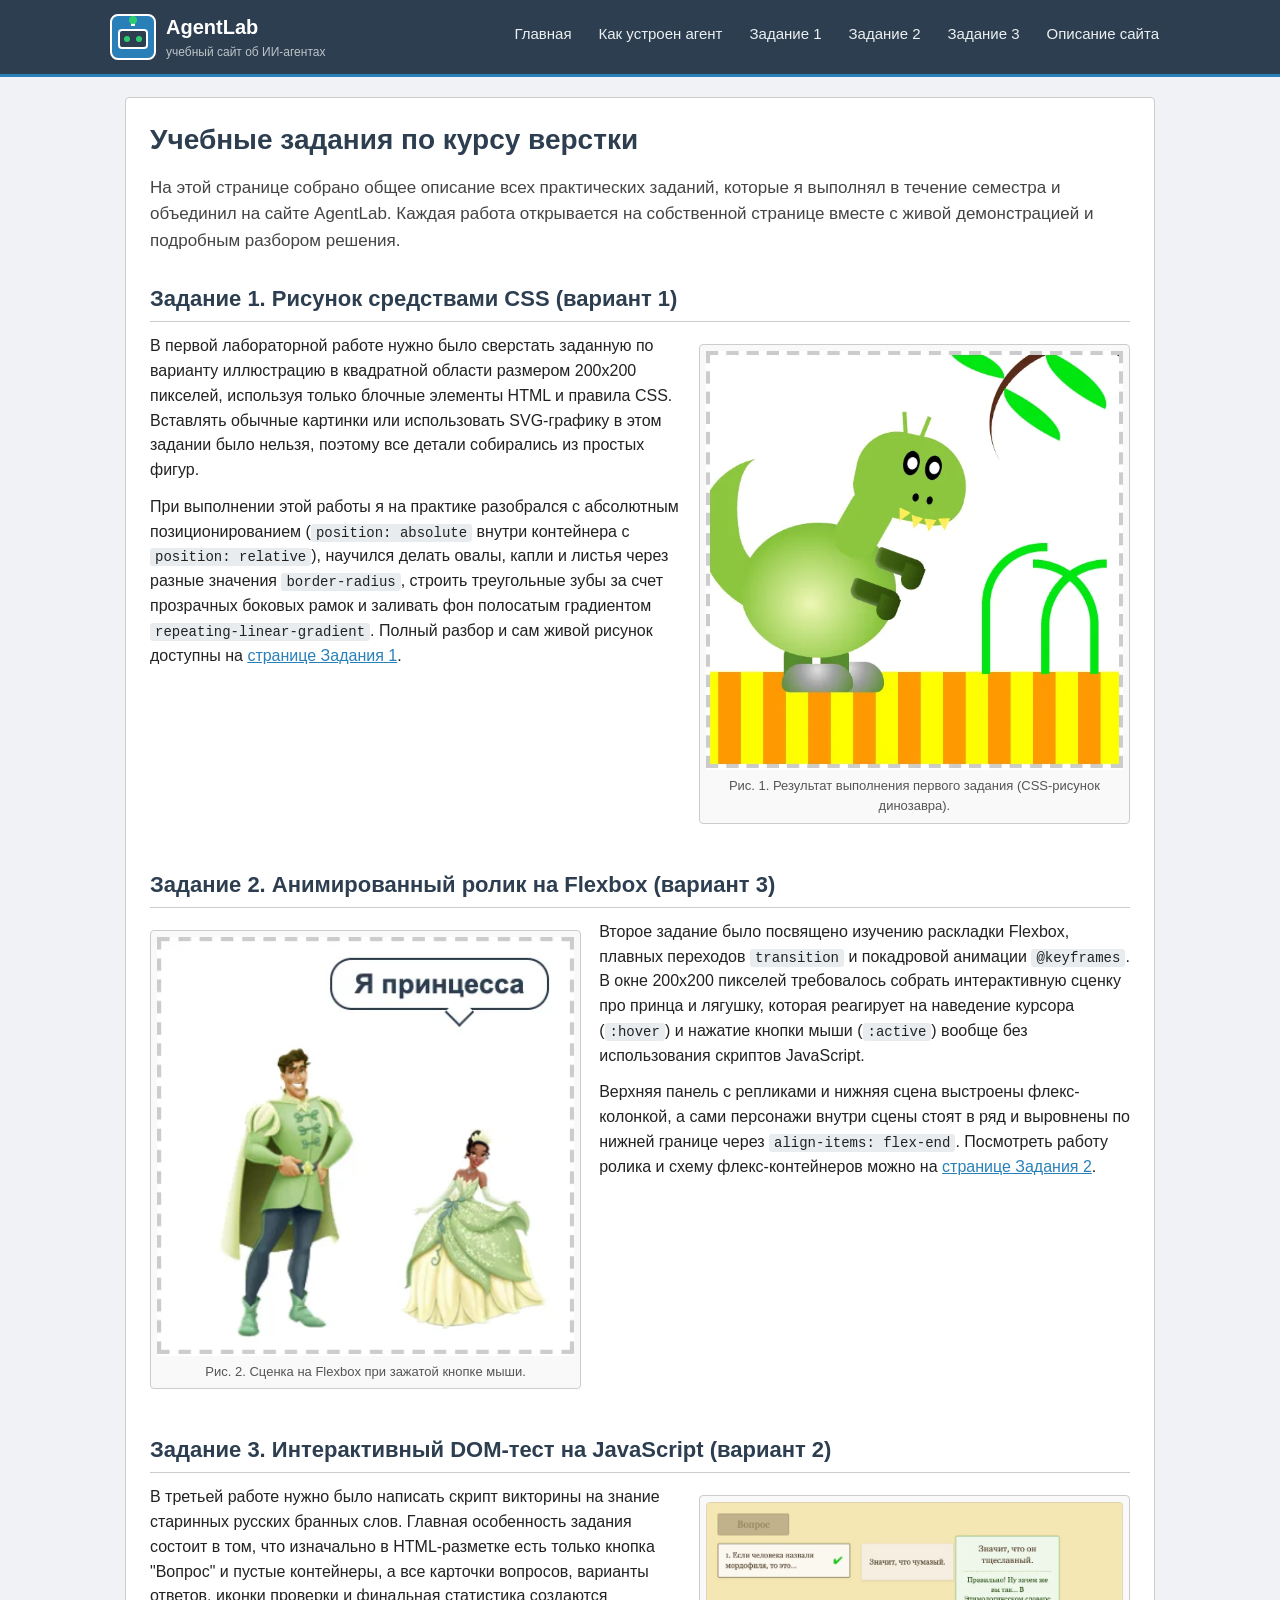
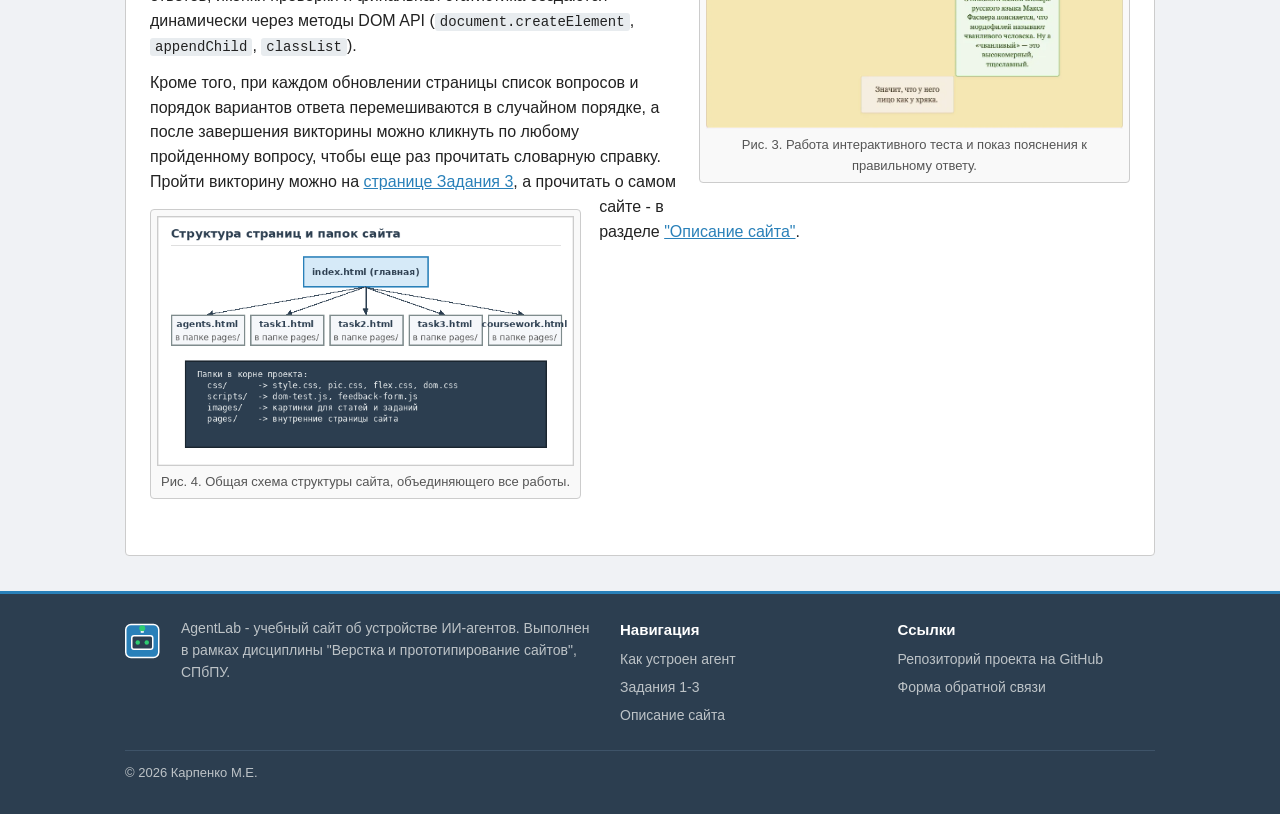
==== commit 8ce124a7: "Updated site" ====
--- a/tasks.html
+++ b/tasks.html
@@ -5,7 +5,7 @@
     <meta name="viewport" content="width=device-width, initial-scale=1.0">
     <meta name="description" content="Обзор всех лабораторных заданий по курсу верстки и прототипирования сайтов: CSS-рисунок, Flexbox-ролик и DOM-тест.">
     <title>Учебные задания - AgentLab</title>
-    <link rel="stylesheet" href="css/style.css">
+    <link rel="stylesheet" href="css/style.css?v=4">
 </head>
 <body>
 
@@ -13,7 +13,7 @@
     <header class="header">
         <div class="container header-inner">
             <a class="logo-link" href="index.html">
-                <span class="logo"><span class="logo__core"></span></span>
+                <span class="logo"><span class="logo-inner"></span></span>
                 <span class="logo-text">
                     <span class="site-name">AgentLab</span>
                     <span class="site-desc">учебный сайт об ИИ-агентах</span>
@@ -35,14 +35,8 @@
     <!-- Основное содержимое -->
     <main class="page-main" id="content">
         <div class="container">
-            <nav class="breadcrumbs">
-                <ol>
-                    <li><a href="index.html">Главная</a></li>
-                    <li>Все учебные задания</li>
-                </ol>
-            </nav>
 
-            <article class="content-box clearfix">
+<article class="content-box clearfix">
                 <h1>Учебные задания по курсу верстки</h1>
                 <p class="intro-text">
                     На этой странице собрано общее описание всех практических заданий, которые я выполнял в течение семестра
@@ -53,7 +47,7 @@
                 <section>
                     <h2>Задание 1. Рисунок средствами CSS (вариант 1)</h2>
                     <figure class="img-figure img-right">
-                        <a href="pages/task1.html"><img src="images/screens/dino.webp" width="612" height="615"
+                        <a href="pages/task1.html"><img src="images/screens/dino.png" width="612" height="615"
                              alt="Скриншот первого задания: динозавр на CSS"></a>
                         <figcaption>Рис. 1. Результат выполнения первого задания (CSS-рисунок динозавра).</figcaption>
                     </figure>
@@ -74,7 +68,7 @@
                 <section>
                     <h2>Задание 2. Анимированный ролик на Flexbox (вариант 3)</h2>
                     <figure class="img-figure img-left">
-                        <a href="pages/task2.html"><img src="images/screens/roller-active.webp" width="400" height="402"
+                        <a href="pages/task2.html"><img src="images/screens/roller-active.png" width="400" height="402"
                              alt="Скриншот второго задания: сценка с принцем и принцессой"></a>
                         <figcaption>Рис. 2. Сценка на Flexbox при зажатой кнопке мыши.</figcaption>
                     </figure>
@@ -94,7 +88,7 @@
                 <section>
                     <h2>Задание 3. Интерактивный DOM-тест на JavaScript (вариант 2)</h2>
                     <figure class="img-figure img-right">
-                        <a href="pages/task3.html"><img src="images/screens/quiz-answer.webp" width="942" height="513"
+                        <a href="pages/task3.html"><img src="images/screens/quiz-answer.png" width="942" height="513"
                              alt="Скриншот третьего задания: викторина про старинные слова"></a>
                         <figcaption>Рис. 3. Работа интерактивного теста и показ пояснения к правильному ответу.</figcaption>
                     </figure>
@@ -106,7 +100,7 @@
                         <code>classList</code>).
                     </p>
                     <figure class="img-figure img-left">
-                        <a href="pages/coursework.html"><img src="images/diagrams/site-structure.svg" width="640" height="420"
+                        <a href="pages/coursework.html"><img src="images/diagrams/site-structure.png" width="640" height="420"
                              alt="Схема структуры всего учебного сайта"></a>
                         <figcaption>Рис. 4. Общая схема структуры сайта, объединяющего все работы.</figcaption>
                     </figure>
@@ -126,7 +120,7 @@
         <div class="container">
             <div class="footer-grid">
                 <div class="footer-brand">
-                    <span class="logo logo--sm"><span class="logo__core"></span></span>
+                    <span class="logo logo-small"><span class="logo-inner"></span></span>
                     <p>AgentLab - учебный сайт об устройстве ИИ-агентов. Выполнен в рамках дисциплины "Верстка и прототипирование сайтов", СПбПУ.</p>
                 </div>
                 <nav>
--- a/css/style.css
+++ b/css/style.css
@@ -1,11 +1,7 @@
-/* Основные стили учебного сайта AgentLab */
+/* Основные стили сайта AgentLab */
 
 * {
     box-sizing: border-box;
-}
-
-html {
-    scroll-behavior: smooth;
 }
 
 body {
@@ -14,11 +10,11 @@
     min-height: 100vh;
     display: flex;
     flex-direction: column;
-    font-family: "Segoe UI", Tahoma, Arial, sans-serif;
+    font-family: Arial, Helvetica, sans-serif;
     font-size: 16px;
-    line-height: 1.6;
-    color: #222831;
-    background-color: #f2f4f8;
+    line-height: 1.55;
+    color: #222222;
+    background-color: #f0f2f5;
 }
 
 img {
@@ -27,47 +23,45 @@
 }
 
 a {
-    color: #3652d9;
-    text-decoration: underline;
+    color: #2980b9;
 }
 
 a:hover {
-    color: #1e359e;
+    color: #1c5980;
 }
 
 h1, h2, h3 {
-    color: #1b2436;
-    line-height: 1.3;
+    color: #2c3e50;
 }
 
 h1 {
-    font-size: 30px;
+    font-size: 28px;
     margin-top: 0;
-    margin-bottom: 16px;
+    margin-bottom: 14px;
 }
 
 h2 {
-    font-size: 23px;
-    margin-top: 32px;
-    margin-bottom: 14px;
-    padding-bottom: 6px;
-    border-bottom: 2px solid #e3e7f0;
+    font-size: 22px;
+    margin-top: 28px;
+    margin-bottom: 12px;
+    padding-bottom: 5px;
+    border-bottom: 1px solid #cccccc;
 }
 
 h3 {
-    font-size: 19px;
-    margin-top: 20px;
-    margin-bottom: 10px;
+    font-size: 18px;
+    margin-top: 16px;
+    margin-bottom: 8px;
 }
 
 p {
     margin-top: 0;
-    margin-bottom: 14px;
+    margin-bottom: 12px;
 }
 
 ul, ol {
     margin-top: 0;
-    margin-bottom: 16px;
+    margin-bottom: 14px;
     padding-left: 22px;
 }
 
@@ -78,43 +72,40 @@
 code {
     font-family: Consolas, "Courier New", monospace;
     font-size: 14px;
-    background-color: #e8ecf7;
-    color: #1e293b;
-    padding: 2px 5px;
-    border-radius: 4px;
+    background-color: #e8ecef;
+    padding: 1px 5px;
+    border-radius: 3px;
 }
 
 pre {
     font-family: Consolas, "Courier New", monospace;
     font-size: 14px;
-    line-height: 1.5;
-    background-color: #1e2538;
-    color: #e2e8f0;
-    padding: 14px 18px;
-    border-radius: 6px;
+    background-color: #2c3e50;
+    color: #ecf0f1;
+    padding: 12px 16px;
+    border-radius: 4px;
     overflow-x: auto;
-    margin-bottom: 18px;
 }
 
 pre code {
-    background-color: transparent;
+    background: none;
+    padding: 0;
     color: inherit;
-    padding: 0;
-}
-
-/* Центрирующий контейнер */
+}
+
+/* Основной контейнер по центру */
 .container {
     width: 100%;
-    max-width: 1100px;
+    max-width: 1060px;
     margin: 0 auto;
-    padding: 0 20px;
+    padding: 0 15px;
 }
 
 /* Шапка сайта */
 .header {
-    background-color: #1f2942;
+    background-color: #2c3e50;
     color: #ffffff;
-    border-bottom: 3px solid #3b5bdb;
+    border-bottom: 3px solid #2980b9;
 }
 
 .header-inner {
@@ -122,20 +113,16 @@
     align-items: center;
     justify-content: space-between;
     flex-wrap: wrap;
-    gap: 16px;
+    gap: 15px;
     padding: 12px 0;
 }
 
 .logo-link {
     display: flex;
     align-items: center;
-    gap: 12px;
+    gap: 10px;
     color: #ffffff;
     text-decoration: none;
-}
-
-.logo-link:hover {
-    color: #ffffff;
 }
 
 .logo-text {
@@ -146,123 +133,99 @@
 .site-name {
     font-size: 20px;
     font-weight: bold;
-    letter-spacing: 0.5px;
 }
 
 .site-desc {
     font-size: 12px;
-    color: #b0bdd6;
-}
-
-/* Логотип только средствами CSS (базовый размер 48x48 px, в диапазоне 30-80 px) */
+    color: #bdc3c7;
+}
+
+/* Логотип только средствами CSS (базовый размер 46x46 px) */
 .logo {
     position: relative;
     display: inline-block;
-    width: 48px;
-    height: 48px;
+    width: 46px;
+    height: 46px;
     flex-shrink: 0;
-    background-color: #3b5bdb;
-    border: 2px solid #748ffc;
-    border-radius: 10px;
-    transition: transform 0.25s ease;
-}
-
-/* Ножка антенны сверху */
+    background-color: #2980b9;
+    border: 2px solid #ffffff;
+    border-radius: 8px;
+}
+
+/* Антенна сверху */
 .logo::before {
     content: "";
     position: absolute;
-    top: 4px;
-    left: 20px;
+    top: 3px;
+    left: 19px;
     width: 4px;
     height: 7px;
     background-color: #ffffff;
-    border-radius: 2px;
-}
-
-/* Сигнальный кружок на антенне */
+}
+
 .logo::after {
     content: "";
     position: absolute;
-    top: 1px;
-    left: 18px;
+    top: 0px;
+    left: 17px;
     width: 8px;
     height: 8px;
-    background-color: #38d9a9;
+    background-color: #2ecc71;
     border-radius: 50%;
-    transition: background-color 0.25s ease;
-}
-
-/* Экранчик ИИ-агента внутри логотипа */
-.logo__core {
+}
+
+/* Экранчик внутри логотипа */
+.logo-inner {
     position: absolute;
     top: 13px;
-    left: 7px;
+    left: 6px;
     width: 30px;
-    height: 22px;
-    background-color: #1f2942;
+    height: 20px;
+    background-color: #2c3e50;
     border: 2px solid #ffffff;
-    border-radius: 5px;
-}
-
-/* Глаза агента на экране */
-.logo__core::before,
-.logo__core::after {
+    border-radius: 4px;
+}
+
+.logo-inner::before,
+.logo-inner::after {
     content: "";
     position: absolute;
-    top: 6px;
+    top: 5px;
     width: 6px;
     height: 6px;
-    background-color: #38d9a9;
+    background-color: #2ecc71;
     border-radius: 50%;
-    transition: background-color 0.25s ease;
-}
-
-.logo__core::before {
+}
+
+.logo-inner::before {
     left: 4px;
 }
 
-.logo__core::after {
+.logo-inner::after {
     right: 4px;
 }
 
-.logo-link:hover .logo,
-.logo:hover {
-    transform: rotate(-5deg);
-}
-
-.logo-link:hover .logo::after,
-.logo-link:hover .logo__core::before,
-.logo-link:hover .logo__core::after,
 .logo:hover::after,
-.logo:hover .logo__core::before,
-.logo:hover .logo__core::after {
-    background-color: #ffd43b;
-}
-
-/* Уменьшенная (36px) и увеличенная (72px) версии логотипа */
-.logo--sm {
+.logo:hover .logo-inner::before,
+.logo:hover .logo-inner::after {
+    background-color: #f1c40f;
+}
+
+.logo-small {
     transform: scale(0.75);
     transform-origin: left center;
 }
 
-.logo--lg {
-    transform: scale(1.45);
-    margin: 12px;
-}
-
-.logo-showcase {
-    display: flex;
-    justify-content: center;
-    align-items: center;
-    gap: 36px;
-    padding: 18px 0;
-}
-
-/* Меню навигации */
+.logo-big {
+    transform: scale(1.4);
+    margin: 10px;
+}
+
+/* Меню в шапке */
 .main-nav ul {
     display: flex;
     flex-wrap: wrap;
-    gap: 6px;
+    gap: 5px;
     margin: 0;
     padding: 0;
     list-style: none;
@@ -270,79 +233,53 @@
 
 .nav-link {
     display: block;
-    padding: 7px 12px;
-    border-radius: 6px;
-    color: #d0d8e8;
+    padding: 6px 11px;
+    border-radius: 4px;
+    color: #ecf0f1;
     font-size: 15px;
     text-decoration: none;
-    transition: background-color 0.2s, color 0.2s;
 }
 
 .nav-link:hover {
-    background-color: #2d3b5e;
+    background-color: #34495e;
+}
+
+.nav-link.active {
+    background-color: #2980b9;
     color: #ffffff;
-}
-
-.nav-link.active {
-    background-color: #3b5bdb;
-    color: #ffffff;
-    font-weight: 600;
-}
-
-/* Основная область страницы */
+    font-weight: bold;
+}
+
+/* Основная часть страницы */
 .page-main {
     flex: 1;
-    padding: 28px 0 44px;
-}
-
-/* Хлебные крошки */
-.breadcrumbs {
-    margin-bottom: 16px;
-    font-size: 14px;
-    color: #5c667a;
-}
-
-.breadcrumbs ol {
-    display: flex;
-    flex-wrap: wrap;
-    gap: 8px;
-    margin: 0;
-    padding: 0;
-    list-style: none;
-}
-
-.breadcrumbs li + li::before {
-    content: "/";
-    margin-right: 8px;
-    color: #9aa3b5;
-}
-
-/* Вводный абзац */
+    padding: 20px 0 35px;
+}
+
 .intro-text {
-    font-size: 18px;
-    color: #4a5568;
+    font-size: 17px;
+    color: #444444;
+    margin-bottom: 18px;
+}
+
+/* Двухколоночная раскладка на Flexbox (статья + боковая колонка) */
+.page-grid {
+    display: flex;
+    align-items: flex-start;
+    gap: 20px;
+}
+
+.content-box {
+    flex: 1;
+    min-width: 0;
+    background-color: #ffffff;
+    border: 1px solid #cccccc;
+    border-radius: 4px;
+    padding: 20px 24px;
+}
+
+.content-box section {
     margin-bottom: 20px;
-}
-
-/* Сетка страницы со статьей и боковой колонкой */
-.page-grid {
-    display: grid;
-    grid-template-columns: 1fr 260px;
-    gap: 24px;
-    align-items: start;
-}
-
-/* Белая карточка основного контента */
-.content-box {
-    background-color: #ffffff;
-    border: 1px solid #d8dee9;
-    border-radius: 8px;
-    padding: 26px 30px;
-    box-shadow: 0 2px 5px rgba(0, 0, 0, 0.04);
-}
-
-.content-box section {
-    margin-bottom: 24px;
 }
 
 .content-box section::after,
@@ -352,86 +289,66 @@
     clear: both;
 }
 
-/* Боковая панель (сайдбар) */
+/* Боковая колонка */
 .sidebar-box {
-    position: sticky;
-    top: 20px;
+    width: 240px;
+    flex-shrink: 0;
     background-color: #ffffff;
-    border: 1px solid #d8dee9;
-    border-radius: 8px;
-    padding: 18px 20px;
+    border: 1px solid #cccccc;
+    border-radius: 4px;
+    padding: 16px;
     font-size: 14px;
-    box-shadow: 0 2px 5px rgba(0, 0, 0, 0.04);
 }
 
 .sidebar-box h2 {
     font-size: 16px;
     margin-top: 0;
-    margin-bottom: 10px;
-    padding-bottom: 6px;
-    border-bottom: 1px solid #e3e7f0;
-    color: #1f2942;
+    margin-bottom: 8px;
 }
 
 .sidebar-box ul {
-    margin-bottom: 18px;
+    margin-bottom: 14px;
     padding-left: 18px;
 }
 
-.sidebar-box dl {
-    margin: 0;
-}
-
-.sidebar-box dt {
-    font-weight: bold;
-    color: #1f2942;
-    margin-top: 8px;
-}
-
-.sidebar-box dd {
-    margin: 2px 0 8px 0;
-    color: #555e70;
-}
-
-/* Оформление картинок и схем в тексте */
+/* Картинки в тексте */
 .img-figure {
-    margin: 10px 0 18px;
-    padding: 8px;
-    background-color: #f8fafd;
-    border: 1px solid #d8dee9;
-    border-radius: 6px;
+    margin: 10px 0 16px;
+    padding: 6px;
+    background-color: #f9f9f9;
+    border: 1px solid #cccccc;
+    border-radius: 4px;
 }
 
 .img-figure img {
     display: block;
     width: 100%;
-    border-radius: 4px;
-    background-color: #ffffff;
 }
 
 .img-figure figcaption {
-    margin-top: 8px;
+    margin-top: 6px;
     font-size: 13px;
-    line-height: 1.4;
-    color: #555e70;
+    color: #555555;
     text-align: center;
 }
 
 .img-left {
     float: left;
-    width: 45%;
-    margin-right: 22px;
+    clear: both;
+    width: 44%;
+    margin-right: 18px;
 }
 
 .img-right {
     float: right;
-    width: 45%;
-    margin-left: 22px;
+    clear: both;
+    width: 44%;
+    margin-left: 18px;
 }
 
 .img-wide {
-    max-width: 620px;
-    margin: 16px auto 20px;
+    max-width: 580px;
+    margin: 14px auto;
 }
 
 .img-narrow {
@@ -439,264 +356,243 @@
 }
 
 .img-row {
-    display: grid;
-    grid-template-columns: repeat(auto-fit, minmax(200px, 1fr));
-    gap: 16px;
-    margin: 16px 0 22px;
+    display: flex;
+    flex-wrap: wrap;
+    gap: 15px;
+    margin: 14px 0 18px;
 }
 
 .img-row .img-figure {
+    flex: 1 1 200px;
     margin: 0;
 }
 
 /* Кнопки */
 .btn {
     display: inline-block;
-    padding: 10px 20px;
-    background-color: #3b5bdb;
+    padding: 9px 16px;
+    background-color: #2980b9;
     color: #ffffff;
-    border: 2px solid #3b5bdb;
-    border-radius: 6px;
+    border: 1px solid #2980b9;
+    border-radius: 4px;
     font-size: 15px;
-    font-weight: 600;
+    font-weight: bold;
     text-decoration: none;
     cursor: pointer;
-    transition: background-color 0.2s, border-color 0.2s;
 }
 
 .btn:hover {
-    background-color: #2b44b8;
-    border-color: #2b44b8;
+    background-color: #1f6391;
     color: #ffffff;
 }
 
 .btn-secondary {
     background-color: #ffffff;
-    color: #3b5bdb;
-    border-color: #3b5bdb;
+    color: #2980b9;
 }
 
 .btn-secondary:hover {
-    background-color: #edf2ff;
-    color: #2b44b8;
-}
-
-/* Первый блок на главной странице */
+    background-color: #eaf2f8;
+    color: #1f6391;
+}
+
+/* Первый блок на главной */
 .hero-block {
-    background-color: #e6ecfa;
-    border: 1px solid #c5d1eb;
-    border-radius: 8px;
-    padding: 28px;
-    margin-bottom: 28px;
+    background-color: #ffffff;
+    border: 1px solid #cccccc;
+    border-left: 4px solid #2980b9;
+    border-radius: 4px;
+    padding: 22px;
+    margin-bottom: 22px;
 }
 
 .hero-grid {
-    display: grid;
-    grid-template-columns: 1.15fr 0.85fr;
-    gap: 28px;
+    display: flex;
     align-items: center;
+    gap: 22px;
+}
+
+.hero-grid > div {
+    flex: 1.1;
+}
+
+.hero-grid > .img-figure {
+    flex: 0.9;
+    margin: 0;
 }
 
 .hero-buttons {
     display: flex;
     flex-wrap: wrap;
-    gap: 12px;
-    margin-top: 18px;
-}
-
-/* Секции на главной */
+    gap: 10px;
+    margin-top: 14px;
+}
+
 .home-section {
-    margin-bottom: 28px;
-}
-
-/* Плашки с фактами */
+    margin-bottom: 22px;
+}
+
+/* Короткие блоки с цифрами */
 .facts-row {
-    display: grid;
-    grid-template-columns: repeat(auto-fit, minmax(200px, 1fr));
+    display: flex;
+    flex-wrap: wrap;
+    gap: 15px;
+    margin-top: 16px;
+}
+
+.fact-item {
+    flex: 1 1 240px;
+    background-color: #f8f9fa;
+    border: 1px solid #cccccc;
+    border-radius: 4px;
+    padding: 12px 14px;
+}
+
+.fact-num {
+    font-size: 20px;
+    font-weight: bold;
+    color: #2980b9;
+    display: block;
+}
+
+/* Карточки заданий на Flexbox */
+.cards-grid {
+    display: flex;
+    flex-wrap: wrap;
     gap: 16px;
-    margin-top: 20px;
-}
-
-.fact-item {
-    background-color: #f4f7fc;
-    border: 1px solid #d8dee9;
-    border-left: 4px solid #3b5bdb;
-    border-radius: 6px;
-    padding: 14px 16px;
-}
-
-.fact-num {
-    font-size: 24px;
-    font-weight: bold;
-    color: #3b5bdb;
-    display: block;
-    margin-bottom: 4px;
-}
-
-/* Карточки заданий */
-.cards-grid {
-    display: grid;
-    grid-template-columns: repeat(auto-fill, minmax(240px, 1fr));
-    gap: 20px;
-    margin: 16px 0 0;
+    margin: 14px 0 0;
     padding: 0;
     list-style: none;
 }
 
+.cards-grid > li {
+    flex: 1 1 215px;
+    display: flex;
+}
+
 .task-card {
     display: flex;
     flex-direction: column;
-    height: 100%;
+    width: 100%;
     background-color: #ffffff;
-    border: 1px solid #d8dee9;
-    border-radius: 8px;
-    overflow: hidden;
-    transition: box-shadow 0.2s, transform 0.2s;
-}
-
-.task-card:hover {
-    transform: translateY(-2px);
-    box-shadow: 0 6px 14px rgba(0, 0, 0, 0.08);
+    border: 1px solid #cccccc;
+    border-radius: 4px;
 }
 
 .task-card-img {
     display: block;
     width: 100%;
-    height: 160px;
+    height: 150px;
     object-fit: cover;
-    background-color: #eef1f6;
-    border-bottom: 1px solid #d8dee9;
+    border-bottom: 1px solid #cccccc;
 }
 
 .task-card-body {
     display: flex;
     flex-direction: column;
     flex: 1;
-    padding: 16px;
+    padding: 14px;
 }
 
 .task-card-tag {
     font-size: 12px;
     font-weight: bold;
-    color: #0ca678;
-    text-transform: uppercase;
+    color: #27ae60;
     margin-bottom: 4px;
 }
 
 .task-card-title {
     margin: 0 0 8px;
-    font-size: 18px;
+    font-size: 17px;
 }
 
 .task-card-desc {
     font-size: 14px;
-    color: #555e70;
-    margin-bottom: 14px;
+    color: #555555;
+    margin-bottom: 12px;
 }
 
 .task-card-link {
     margin-top: auto;
-    font-weight: 600;
-    text-decoration: none;
-}
-
-/* Блок демонстрации заданий */
+    font-weight: bold;
+}
+
+/* Блок демонстрации работы задания */
 .demo {
-    margin: 16px 0 24px;
-    padding: 20px;
-    background-color: #f9fafc;
-    border: 1px dashed #b8c2d4;
-    border-radius: 8px;
+    margin: 14px 0 20px;
+    padding: 16px;
+    background-color: #f9f9f9;
+    border: 1px dashed #999999;
+    border-radius: 4px;
     text-align: center;
 }
 
-/* Для заданий сохраняем стандартный content-box, чтобы не ломать их верстку */
+/* Сохраняем content-box внутри демо, чтобы не сдвигались задания 1-3 */
 .demo *,
 .demo *::before,
 .demo *::after {
     box-sizing: content-box;
 }
 
-.demo__hint {
-    margin: 0 0 12px;
+.demo-text {
+    margin: 0 0 10px;
     font-size: 14px;
-    color: #555e70;
-}
-
-.demo--wide {
+    color: #555555;
+}
+
+.demo-wide {
     text-align: left;
 }
 
-/* Блок заметки / вывода */
 .note-box {
-    margin: 20px 0;
-    padding: 14px 18px;
-    background-color: #edf2ff;
-    border-left: 4px solid #3b5bdb;
-    border-radius: 4px;
-}
-
-.note-box p:last-child {
-    margin-bottom: 0;
-}
-
-/* Нижняя навигация между заданиями */
+    margin: 16px 0;
+    padding: 12px 16px;
+    background-color: #eaf2f8;
+    border-left: 4px solid #2980b9;
+}
+
 .pager {
     display: flex;
     justify-content: space-between;
-    gap: 16px;
-    margin-top: 32px;
-    padding-top: 18px;
-    border-top: 1px solid #d8dee9;
-}
-
-.pager a {
-    font-weight: 600;
-    text-decoration: none;
+    gap: 12px;
+    margin-top: 24px;
+    padding-top: 14px;
+    border-top: 1px solid #cccccc;
 }
 
 /* Форма обратной связи */
 .feedback-form {
-    display: grid;
-    grid-template-columns: 1fr 1fr;
-    gap: 16px;
-    margin-top: 16px;
+    display: flex;
+    flex-wrap: wrap;
+    gap: 14px;
+    margin-top: 14px;
 }
 
 .form-group {
+    flex: 1 1 260px;
     display: flex;
     flex-direction: column;
-    gap: 6px;
+    gap: 5px;
 }
 
 .form-group-full {
-    grid-column: 1 / -1;
+    flex: 1 1 100%;
 }
 
 .feedback-form label {
     font-size: 14px;
-    font-weight: 600;
-    color: #1f2942;
+    font-weight: bold;
 }
 
 .feedback-form input,
 .feedback-form select,
 .feedback-form textarea {
     width: 100%;
-    padding: 9px 12px;
+    padding: 8px 10px;
     font-family: inherit;
     font-size: 15px;
-    color: #222831;
-    background-color: #ffffff;
-    border: 1px solid #c5cedb;
-    border-radius: 6px;
-}
-
-.feedback-form input:focus,
-.feedback-form select:focus,
-.feedback-form textarea:focus {
-    outline: none;
-    border-color: #3b5bdb;
+    border: 1px solid #bbbbbb;
+    border-radius: 4px;
 }
 
 .form-check {
@@ -714,33 +610,45 @@
 }
 
 .form-status {
-    grid-column: 1 / -1;
+    width: 100%;
     margin: 0;
-    min-height: 22px;
     font-size: 14px;
-    color: #3652d9;
+    color: #2980b9;
 }
 
 /* Подвал сайта */
 .footer {
-    background-color: #1f2942;
-    color: #b8c4db;
+    background-color: #2c3e50;
+    color: #bdc3c7;
     font-size: 14px;
-    padding: 32px 0 24px;
-    border-top: 3px solid #3b5bdb;
+    padding: 24px 0 18px;
+    border-top: 3px solid #2980b9;
 }
 
 .footer-grid {
-    display: grid;
-    grid-template-columns: 2fr 1fr 1fr;
-    gap: 24px;
+    display: flex;
+    flex-wrap: wrap;
+    justify-content: space-between;
+    gap: 20px;
+}
+
+.footer-brand {
+    flex: 2 1 280px;
+    display: flex;
+    gap: 10px;
+    align-items: flex-start;
+}
+
+.footer-grid > nav,
+.footer-grid > div:last-child {
+    flex: 1 1 160px;
 }
 
 .footer h2 {
-    margin: 0 0 10px;
+    margin: 0 0 8px;
     padding: 0;
     border: none;
-    font-size: 16px;
+    font-size: 15px;
     color: #ffffff;
 }
 
@@ -750,12 +658,8 @@
     list-style: none;
 }
 
-.footer li {
-    margin-bottom: 6px;
-}
-
 .footer a {
-    color: #b8c4db;
+    color: #bdc3c7;
     text-decoration: none;
 }
 
@@ -764,57 +668,29 @@
     text-decoration: underline;
 }
 
-.footer-brand {
-    display: flex;
-    gap: 10px;
-    align-items: flex-start;
-}
-
-.footer-brand p {
-    margin: 0;
-}
-
 .footer-copy {
-    margin-top: 24px;
-    padding-top: 14px;
-    border-top: 1px solid #2e3b5c;
+    margin-top: 18px;
+    padding-top: 12px;
+    border-top: 1px solid #3e5368;
     font-size: 13px;
-    color: #8fa0bf;
-}
-
-/* Адаптивность для планшетов и телефонов */
-@media (max-width: 920px) {
-    .page-grid {
-        grid-template-columns: 1fr;
+}
+
+/* Адаптивность для небольших экранов */
+@media (max-width: 860px) {
+    .page-grid,
+    .hero-grid {
+        flex-direction: column;
     }
 
     .sidebar-box {
-        position: static;
+        width: 100%;
     }
-
-    .hero-grid {
-        grid-template-columns: 1fr;
-    }
-}
-
-@media (max-width: 780px) {
+}
+
+@media (max-width: 640px) {
     .header-inner {
         flex-direction: column;
         align-items: flex-start;
-    }
-
-    .footer-grid {
-        grid-template-columns: 1fr;
-    }
-}
-
-@media (max-width: 640px) {
-    .container {
-        padding: 0 14px;
-    }
-
-    .content-box {
-        padding: 18px 16px;
     }
 
     .img-left,
@@ -826,10 +702,6 @@
         margin-right: 0;
     }
 
-    .feedback-form {
-        grid-template-columns: 1fr;
-    }
-
     .pager {
         flex-direction: column;
     }
